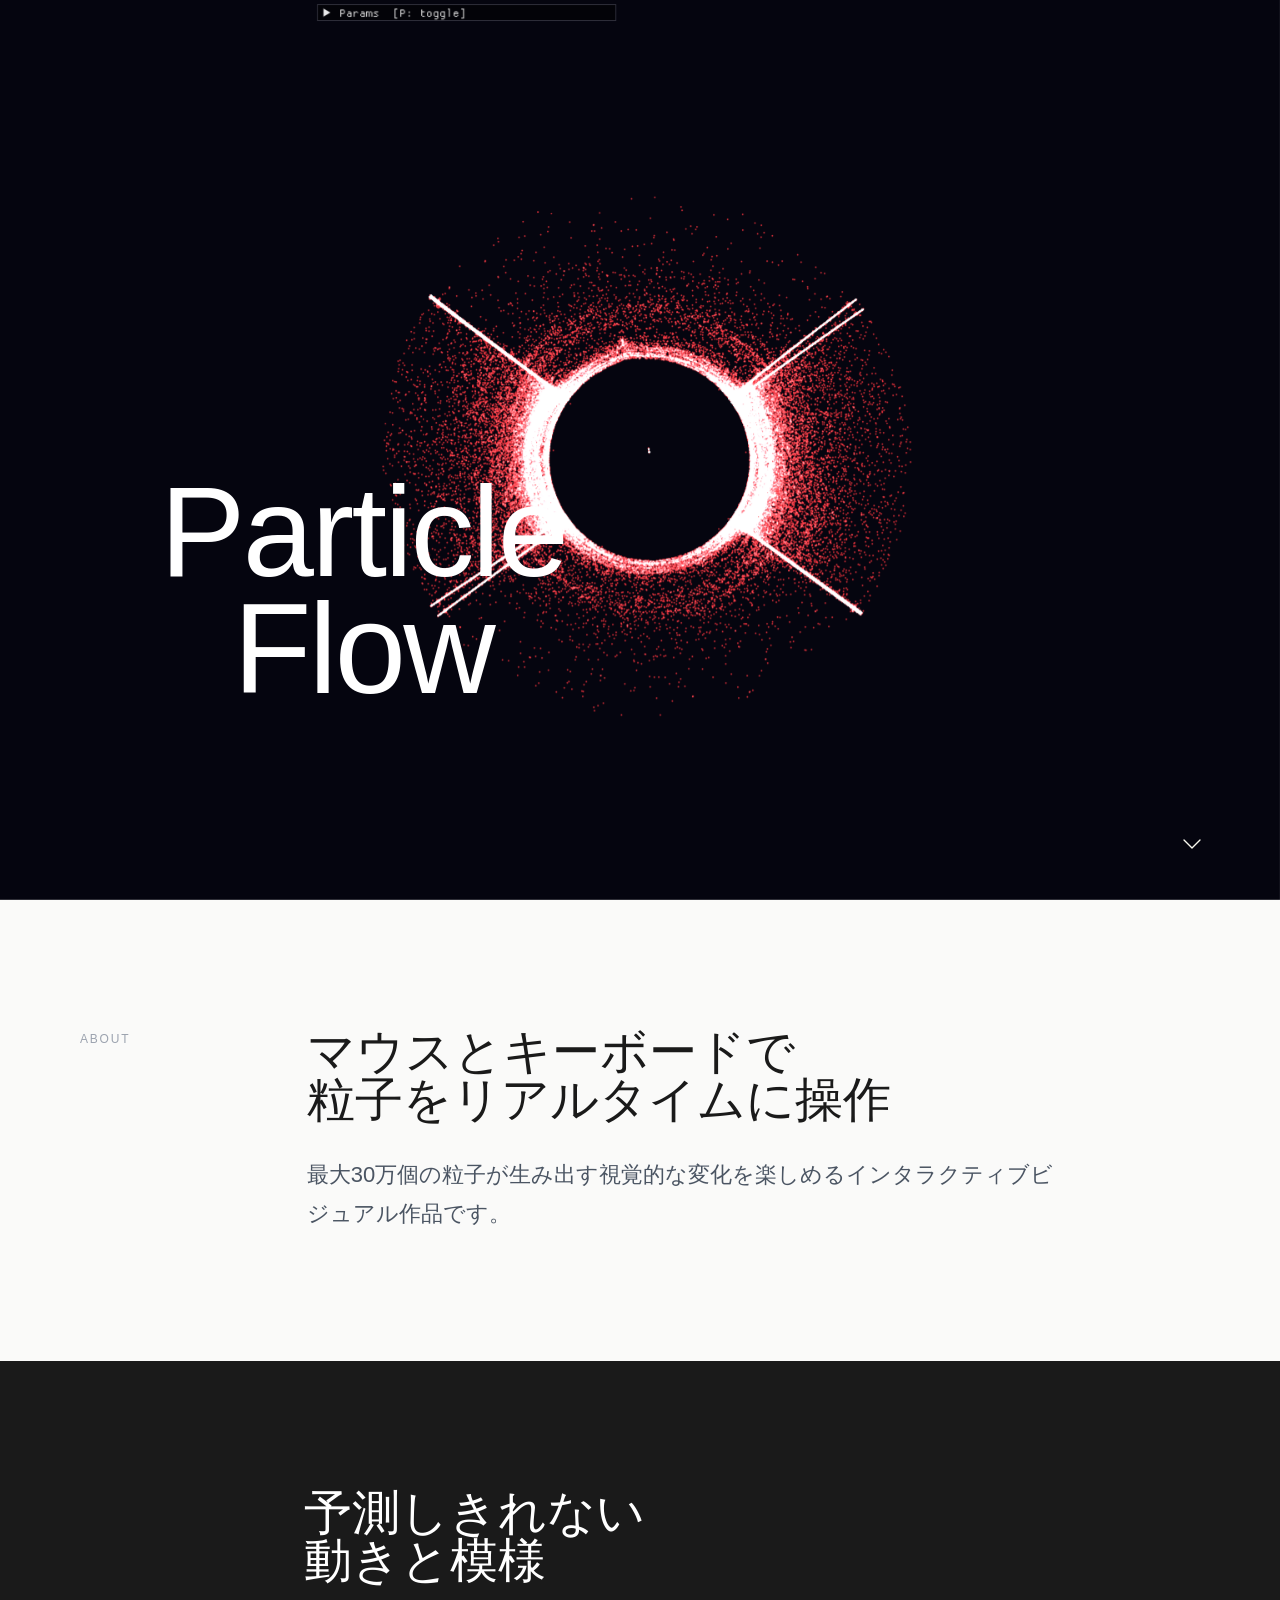
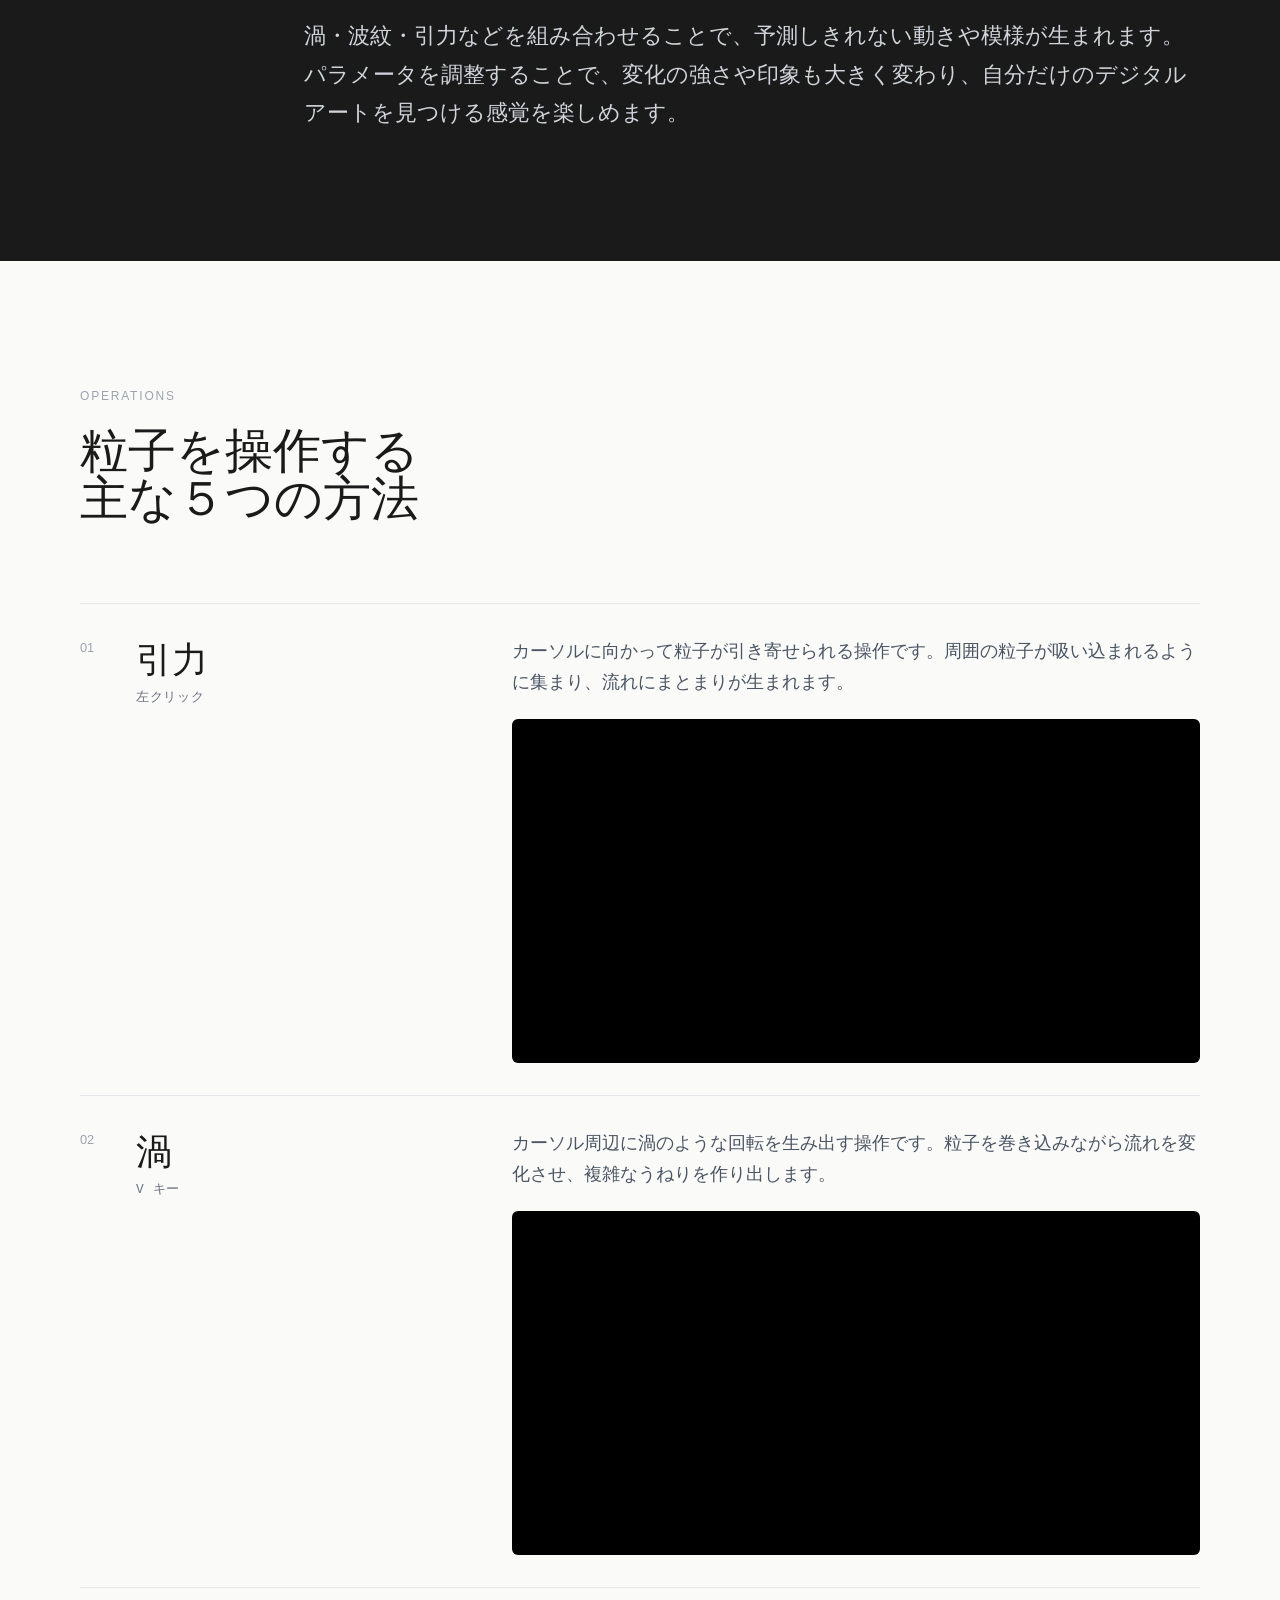
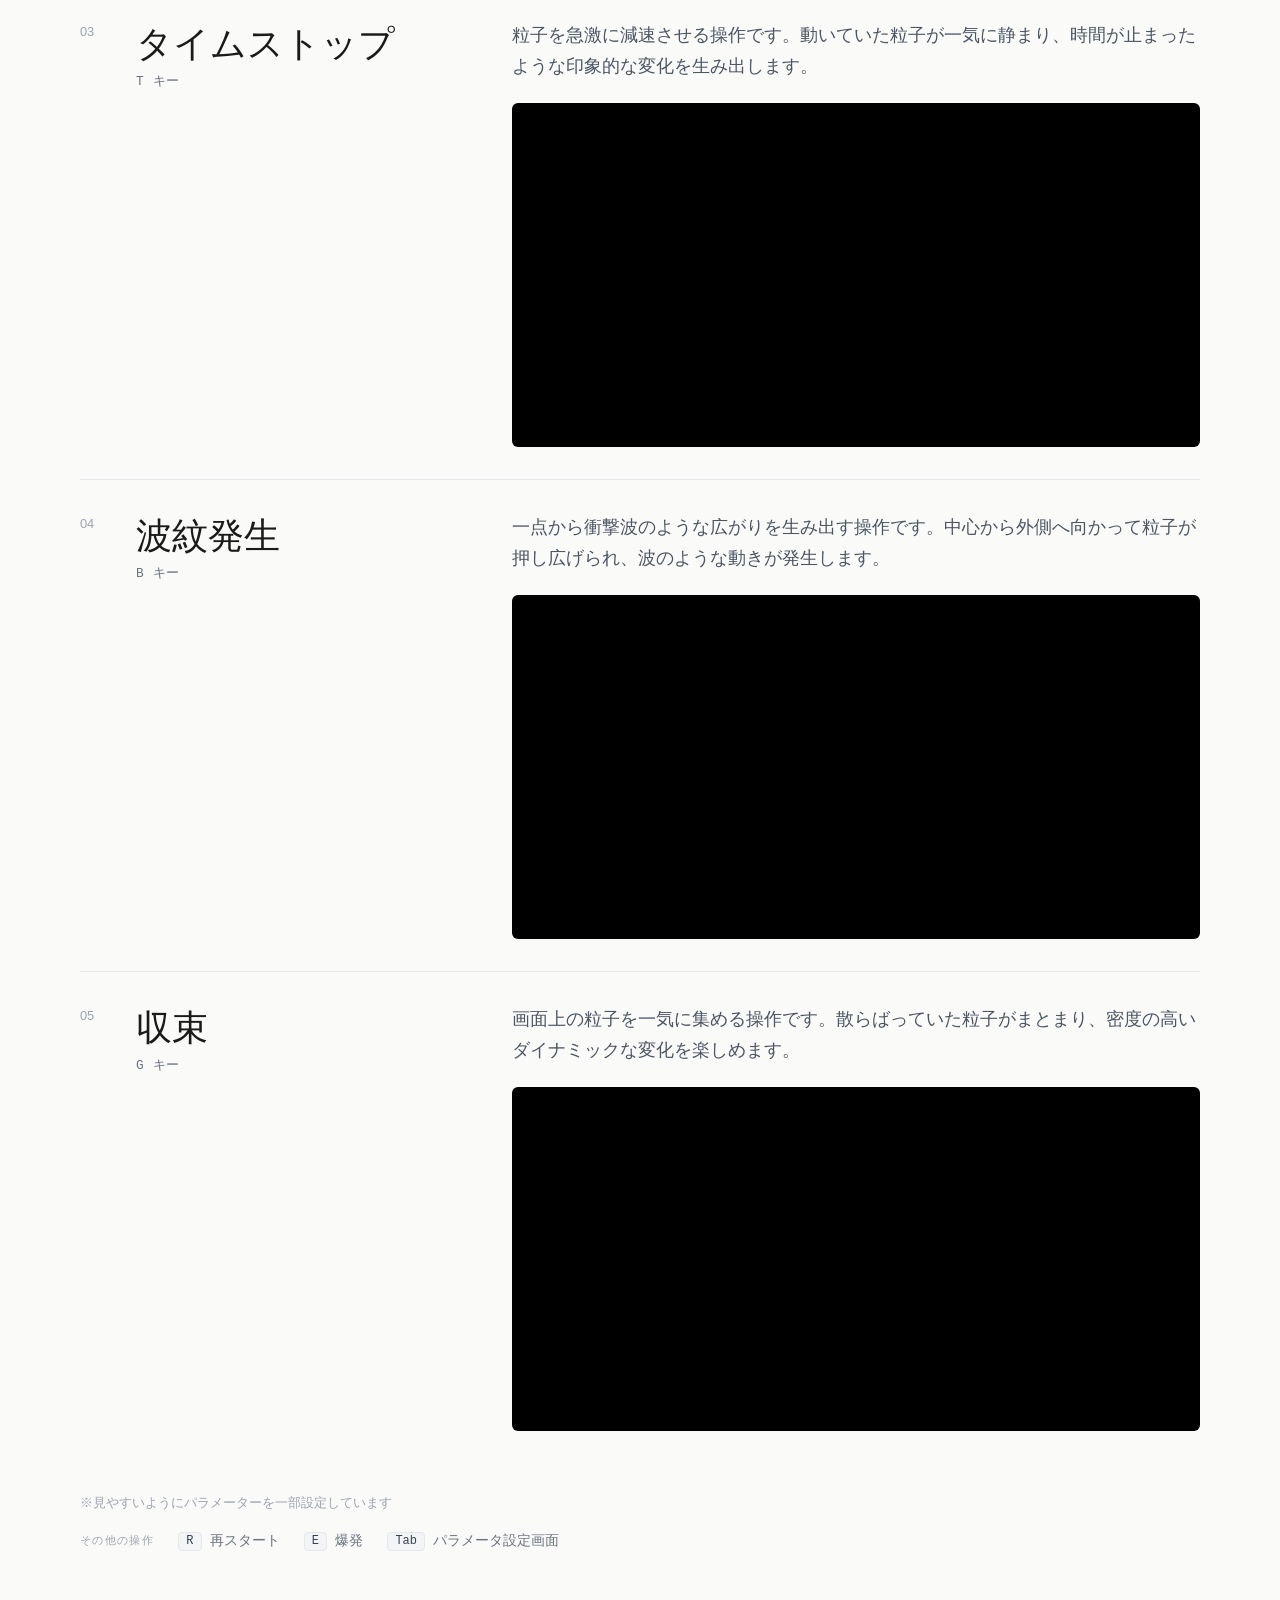
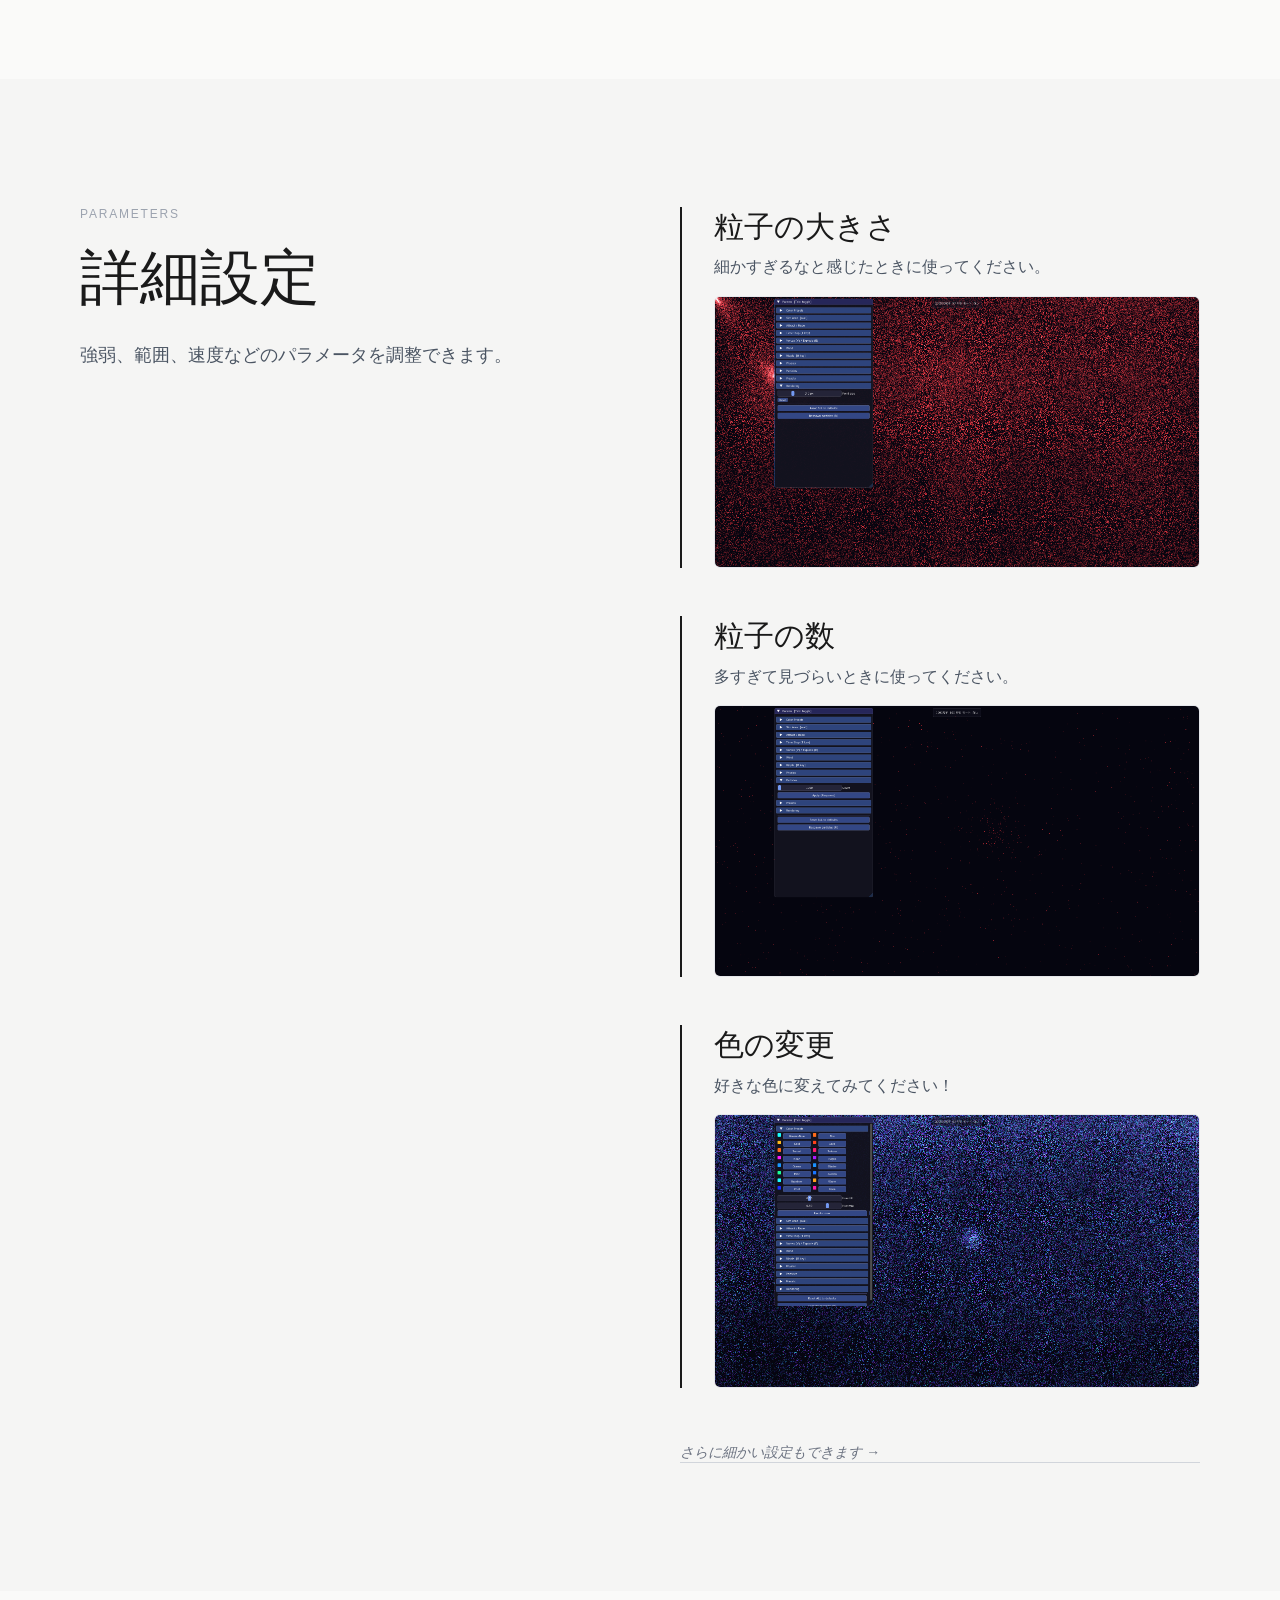
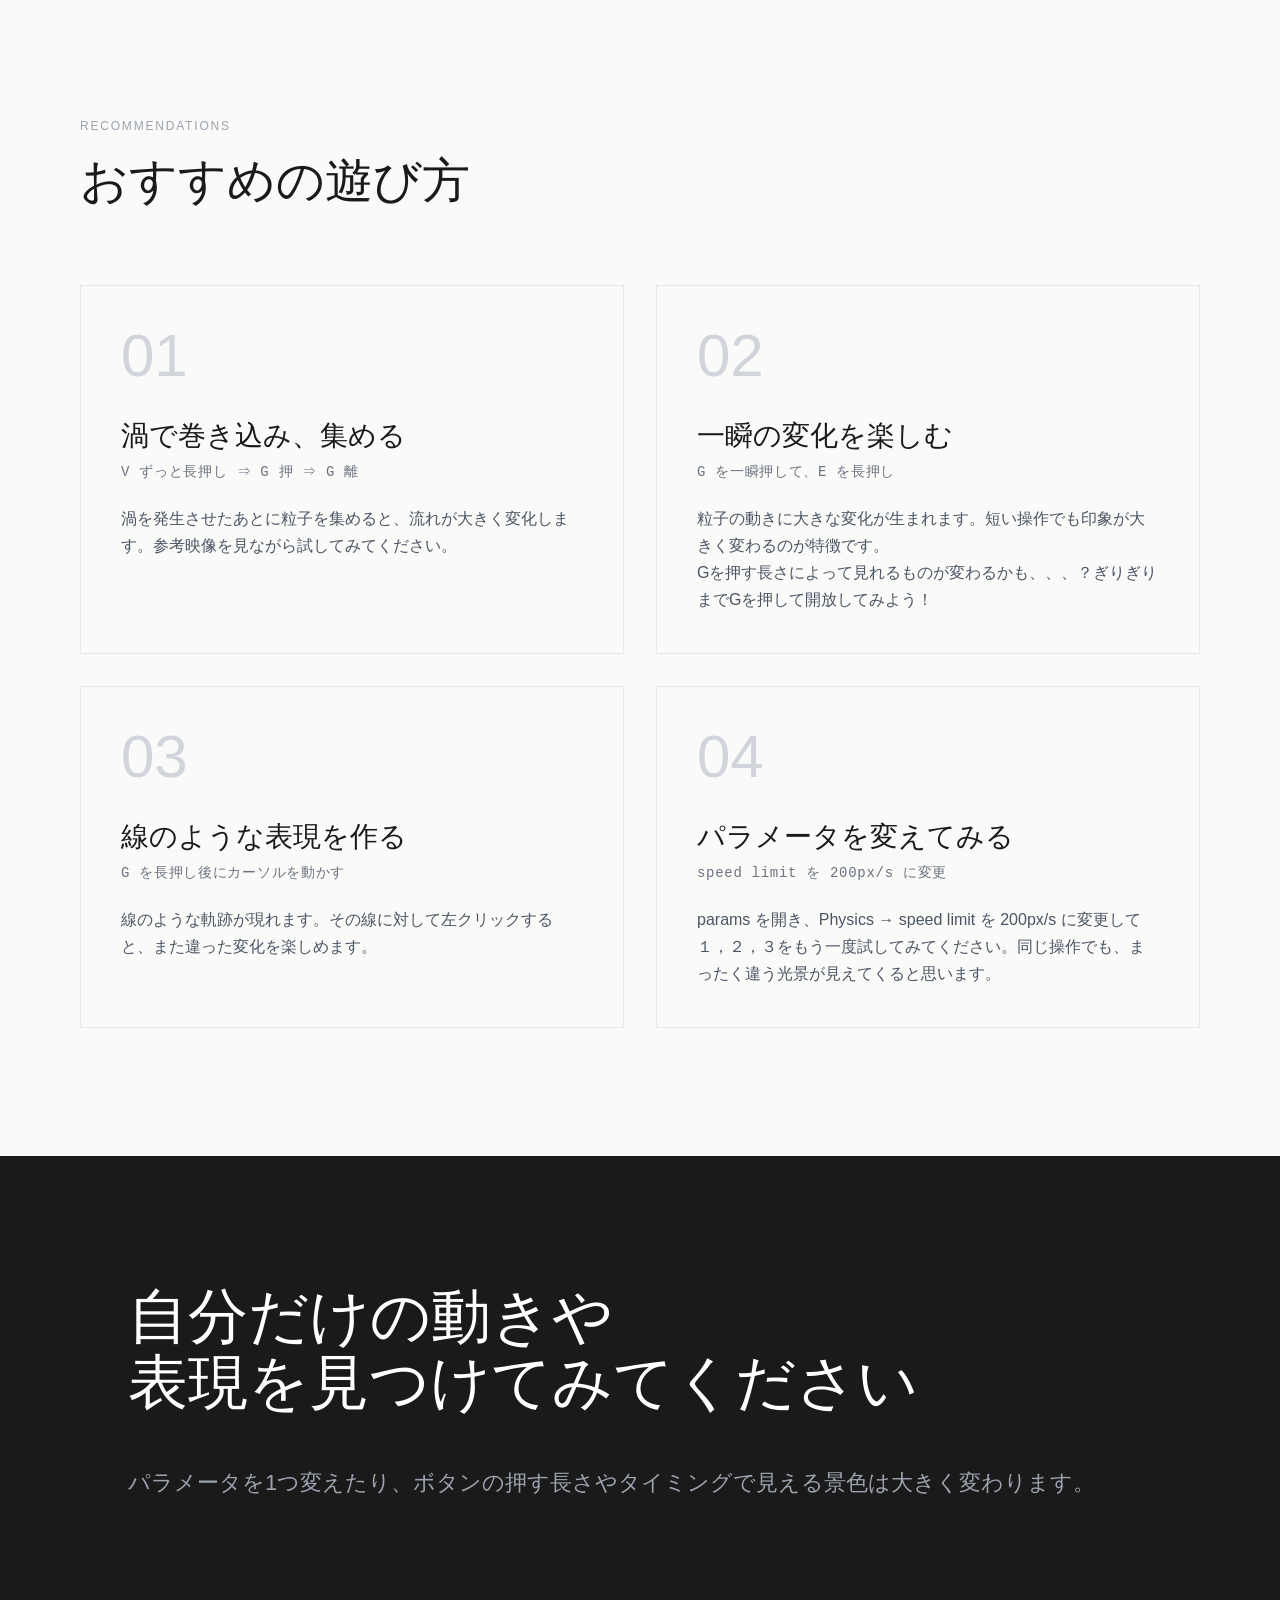
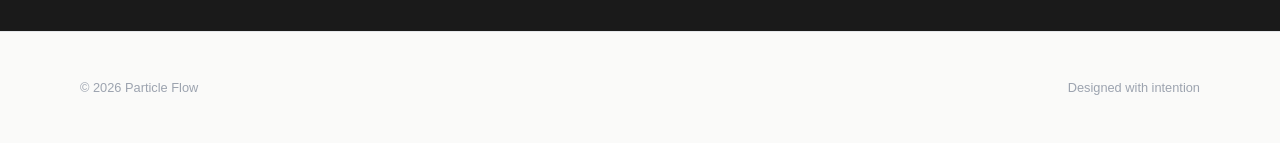
==== Manual/index.html @ c58a0662 "initial commit" ====
<!DOCTYPE html>
<html lang="ja">
<head>
  <meta charset="UTF-8" />
  <meta name="viewport" content="width=device-width, initial-scale=1.0" />
  <title>Particle Flow</title>
  <link rel="stylesheet" href="style.css" />
</head>
<body>

  <!-- ======== Hero ======== -->
  <section class="hero">
    <div class="hero-bg">
      <img src="hero.png" alt="Particle Flow" />
    </div>

    <div class="hero-title">
      <h1><span class="h1-particle">Particle</span><span class="h1-flow">Flow</span></h1>
    </div>

    <button class="scroll-indicator" onclick="scrollToContent()" aria-label="スクロール">
      <svg width="32" height="32" viewBox="0 0 24 24" fill="none"
           stroke="white" stroke-width="1" stroke-linecap="round" stroke-linejoin="round">
        <polyline points="6 9 12 15 18 9"></polyline>
      </svg>
    </button>
  </section>

  <div class="content">

    <!-- ======== About ======== -->
    <section>
      <div class="max-w">
        <div class="about-grid">
          <div class="about-label reveal-fade">
            <p class="label">About</p>
          </div>
          <div class="reveal">
            <h2 class="heading-xl">
              マウスとキーボードで<br />
              粒子をリアルタイムに操作
            </h2>
            <p class="text-body">
              最大30万個の粒子が生み出す視覚的な変化を楽しめるインタラクティブビジュアル作品です。
            </p>
          </div>
        </div>
      </div>
    </section>

    <!-- ======== Dark: description ======== -->
    <section class="dark-section">
      <div class="max-w">
        <div class="dark-inner reveal">
          <h2 class="heading-xl">
            予測しきれない<br />
            動きと模様
          </h2>
          <p class="dark-text">
            渦・波紋・引力などを組み合わせることで、予測しきれない動きや模様が生まれます。パラメータを調整することで、変化の強さや印象も大きく変わり、自分だけのデジタルアートを見つける感覚を楽しめます。
          </p>
        </div>
      </div>
    </section>

    <!-- ======== Operations ======== -->
    <section>
      <div class="max-w">
        <div class="ops-header reveal-fade">
          <span class="label">Operations</span>
          <h2 class="heading-xl">
            粒子を操作する<br />
            主な５つの方法
          </h2>
        </div>

        <div>
          <div class="op-card reveal">
            <div class="op-card-inner">
              <div class="op-header-row">
                <span class="op-num">01</span>
                <div class="op-title-wrap">
                  <h3 class="op-title">引力</h3>
                  <span class="op-key">左クリック</span>
                </div>
              </div>
              <div class="op-desc-row">
                <p class="op-desc">カーソルに向かって粒子が引き寄せられる操作です。周囲の粒子が吸い込まれるように集まり、流れにまとまりが生まれます。</p>
                <video class="op-video" src="images/inryoku3.mp4" autoplay loop muted playsinline></video>
              </div>
            </div>
          </div>
          <div class="op-card reveal">
            <div class="op-card-inner">
              <div class="op-header-row">
                <span class="op-num">02</span>
                <div class="op-title-wrap">
                  <h3 class="op-title">渦</h3>
                  <span class="op-key">V キー</span>
                </div>
              </div>
              <div class="op-desc-row">
                <p class="op-desc">カーソル周辺に渦のような回転を生み出す操作です。粒子を巻き込みながら流れを変化させ、複雑なうねりを作り出します。</p>
                <video class="op-video" src="images/uzu2.mp4" autoplay loop muted playsinline></video>
              </div>
            </div>
          </div>
          <div class="op-card reveal">
            <div class="op-card-inner">
              <div class="op-header-row">
                <span class="op-num">03</span>
                <div class="op-title-wrap">
                  <h3 class="op-title">タイムストップ</h3>
                  <span class="op-key">T キー</span>
                </div>
              </div>
              <div class="op-desc-row">
                <p class="op-desc">粒子を急激に減速させる操作です。動いていた粒子が一気に静まり、時間が止まったような印象的な変化を生み出します。</p>
                <video class="op-video" src="images/time_stop.mp4" autoplay loop muted playsinline></video>
              </div>
            </div>
          </div>
          <div class="op-card reveal">
            <div class="op-card-inner">
              <div class="op-header-row">
                <span class="op-num">04</span>
                <div class="op-title-wrap">
                  <h3 class="op-title">波紋発生</h3>
                  <span class="op-key">B キー</span>
                </div>
              </div>
              <div class="op-desc-row">
                <p class="op-desc">一点から衝撃波のような広がりを生み出す操作です。中心から外側へ向かって粒子が押し広げられ、波のような動きが発生します。</p>
                <video class="op-video" src="images/hamon.mp4" autoplay loop muted playsinline></video>
              </div>
            </div>
          </div>
          <div class="op-card reveal">
            <div class="op-card-inner">
              <div class="op-header-row">
                <span class="op-num">05</span>
                <div class="op-title-wrap">
                  <h3 class="op-title">収束</h3>
                  <span class="op-key">G キー</span>
                </div>
              </div>
              <div class="op-desc-row">
                <p class="op-desc">画面上の粒子を一気に集める操作です。散らばっていた粒子がまとまり、密度の高いダイナミックな変化を楽しめます。</p>
                <video class="op-video" src="images/convergence.mp4" autoplay loop muted playsinline></video>
              </div>
            </div>
          </div>
        </div>
        <p class="ops-note">※見やすいようにパラメーターを一部設定しています</p>
        <div class="ops-other">
          <p class="ops-other-label">その他の操作</p>
          <div class="ops-other-list">
            <span class="ops-other-item"><span class="ops-other-key">R</span>再スタート</span>
            <span class="ops-other-item"><span class="ops-other-key">E</span>爆発</span>
            <span class="ops-other-item"><span class="ops-other-key">Tab</span>パラメータ設定画面</span>
          </div>
        </div>
      </div>
    </section>

    <!-- ======== Parameters ======== -->
    <section class="params-section">
      <div class="max-w">
        <div class="params-grid">
          <div class="reveal">
            <span class="label params-label">Parameters</span>
            <h2 class="params-heading">詳細設定</h2>
            <p class="params-desc">強弱、範囲、速度などのパラメータを調整できます。</p>
          </div>
          <div class="reveal">
            <div class="param-items">
              <div class="param-item">
                <h3>粒子の大きさ</h3>
                <p>細かすぎるなと感じたときに使ってください。</p>
                <img src="images/size.png" alt="粒子の大きさ設定" class="param-img" />
              </div>
              <div class="param-item">
                <h3>粒子の数</h3>
                <p>多すぎて見づらいときに使ってください。</p>
                <img src="images/num.png" alt="粒子の数設定" class="param-img" />
              </div>
              <div class="param-item">
                <h3>色の変更</h3>
                <p>好きな色に変えてみてください！</p>
                <img src="images/color.png" alt="色の変更設定" class="param-img" />
              </div>
              <a href="/details/" class="params-note params-note-link">さらに細かい設定もできます →</a>
            </div>
          </div>
        </div>
      </div>
    </section>

    <!-- ======== Recommendations ======== -->
    <section>
      <div class="max-w">
        <div class="rec-header reveal-fade">
          <span class="label">Recommendations</span>
          <h2 class="heading-xl" style="margin-top:1rem">おすすめの遊び方</h2>
        </div>
        <div class="rec-grid">
          <div class="reveal">
            <div class="rec-card">
              <div class="rec-num">01</div>
              <h3 class="rec-title">渦で巻き込み、集める</h3>
              <p class="rec-subtitle">V ずっと長押し ⇒ G 押 ⇒ G 離</p>
              <p class="rec-desc">渦を発生させたあとに粒子を集めると、流れが大きく変化します。参考映像を見ながら試してみてください。</p>
            </div>
          </div>
          <div class="reveal">
            <div class="rec-card">
              <div class="rec-num">02</div>
              <h3 class="rec-title">一瞬の変化を楽しむ</h3>
              <p class="rec-subtitle">G を一瞬押して、E を長押し</p>
              <p class="rec-desc">粒子の動きに大きな変化が生まれます。短い操作でも印象が大きく変わるのが特徴です。<br />Gを押す長さによって見れるものが変わるかも、、、？ぎりぎりまでGを押して開放してみよう！</p>
            </div>
          </div>
          <div class="reveal">
            <div class="rec-card">
              <div class="rec-num">03</div>
              <h3 class="rec-title">線のような表現を作る</h3>
              <p class="rec-subtitle">G を長押し後にカーソルを動かす</p>
              <p class="rec-desc">線のような軌跡が現れます。その線に対して左クリックすると、また違った変化を楽しめます。</p>
            </div>
          </div>
          <div class="reveal">
            <div class="rec-card">
              <div class="rec-num">04</div>
              <h3 class="rec-title">パラメータを変えてみる</h3>
              <p class="rec-subtitle">speed limit を 200px/s に変更</p>
              <p class="rec-desc">params を開き、Physics → speed limit を 200px/s に変更して１，２，３をもう一度試してみてください。同じ操作でも、まったく違う光景が見えてくると思います。</p>
            </div>
          </div>
        </div>
      </div>
    </section>

    <!-- ======== Final ======== -->
    <section class="dark-section">
      <div class="max-w">
        <div class="final-wrap reveal">
          <h2 class="final-heading">
            自分だけの動きや<br />
            表現を見つけてみてください
          </h2>
          <p class="final-text">
            パラメータを1つ変えたり、ボタンの押す長さやタイミングで見える景色は大きく変わります。
          </p>
        </div>
      </div>
    </section>

    <!-- ======== Footer ======== -->
    <footer>
      <div class="footer-inner">
        <p>© 2026 Particle Flow</p>
        <p>Designed with intention</p>
      </div>
    </footer>

  </div>

  <!-- Lightbox -->
  <div id="lightbox" role="dialog" aria-modal="true">
    <div class="lightbox-bg"></div>
    <button id="lightbox-close" onclick="closeLightbox()" aria-label="閉じる">✕</button>
    <img id="lightbox-img" src="" alt="" />
  </div>

  <script src="script.js"></script>
</body>
</html>
---- Manual/style.css ----
/* ================================================================
   Reset
================================================================ */
*, *::before, *::after { box-sizing: border-box; margin: 0; padding: 0; }

body {
  background: #fafaf9;
  color: #1a1a1a;
  font-family: -apple-system, BlinkMacSystemFont, 'Segoe UI', sans-serif;
  -webkit-font-smoothing: antialiased;
  overflow-x: hidden;
}

/* ================================================================
   Hero
================================================================ */
.hero {
  position: relative;
  height: 100svh;
  min-height: 480px;
  width: 100%;
  display: flex;
  align-items: flex-end;
  justify-content: flex-start;
  overflow: hidden;
}

.hero-bg {
  position: absolute;
  inset: 0;
  opacity: 0;
  transform: scale(1.05);
  animation: heroReveal 2s cubic-bezier(0.22, 1, 0.36, 1) forwards;
}

.hero-bg img {
  width: 100%;
  height: 100%;
  object-fit: cover;
}

@keyframes heroReveal {
  to { opacity: 1; transform: scale(1); }
}

.hero-title {
  position: relative;
  z-index: 10;
  padding: 0 1.5rem 3rem;
  max-width: 56rem;
  opacity: 0;
  transform: translateY(60px);
  animation: slideUp 1.2s cubic-bezier(0.22, 1, 0.36, 1) 0.6s forwards;
}

@media (min-width: 640px)  { .hero-title { padding: 0 2.5rem 4rem; } }
@media (min-width: 1024px) { .hero-title { padding: 0 5rem 4rem; } }

.hero-title h1 {
  font-size: clamp(2.8rem, 11vw, 8rem);
  font-weight: 300;
  line-height: 0.92;
  letter-spacing: -0.02em;
  color: white;
  mix-blend-mode: difference;
}

.h1-particle { display: block; }
.h1-flow     { display: block; text-align: center; }

@keyframes slideUp {
  to { opacity: 1; transform: translateY(0); }
}

.scroll-indicator {
  position: absolute;
  bottom: 1.5rem;
  right: 1.5rem;
  z-index: 10;
  cursor: pointer;
  background: none;
  border: none;
  padding: 0.5rem;
  opacity: 0;
  mix-blend-mode: difference;
  animation: fadeIn 0.4s ease 2.5s forwards;
}

@media (min-width: 768px) { .scroll-indicator { right: 4rem; bottom: 2rem; } }

@keyframes fadeIn { to { opacity: 1; } }

.scroll-indicator svg {
  animation: bounce 2s ease-in-out infinite;
  display: block;
}

@keyframes bounce {
  0%, 100% { transform: translateY(0); }
  50%       { transform: translateY(8px); }
}

/* ================================================================
   共通
================================================================ */
.content { position: relative; background: #fafaf9; }

section {
  padding: 4rem 1.5rem;
}
@media (min-width: 640px)  { section { padding: 6rem 2.5rem; } }
@media (min-width: 1024px) { section { padding: 8rem 5rem; } }

.max-w { max-width: 80rem; margin: 0 auto; }

.label {
  font-size: 0.7rem;
  text-transform: uppercase;
  letter-spacing: 0.15em;
  color: #9ca3af;
}
@media (min-width: 640px) { .label { font-size: 0.75rem; } }

.heading-xl {
  font-size: clamp(2rem, 8vw, 3rem);
  font-weight: 300;
  line-height: 1.05;
  margin-bottom: 1.5rem;
}
@media (min-width: 640px) { .heading-xl { line-height: 1.0; margin-bottom: 2rem; } }

/* ================================================================
   About
================================================================ */
.about-grid {
  display: grid;
  gap: 2rem;
}
@media (min-width: 768px) {
  .about-grid {
    grid-template-columns: 2fr 10fr;
    gap: 3rem;
  }
}

.about-label { padding-top: 0.25rem; }

.text-body {
  font-size: clamp(1rem, 2.5vw, 1.375rem);
  color: #4b5563;
  line-height: 1.75;
  max-width: 48rem;
}

/* ================================================================
   Dark sections
================================================================ */
.dark-section { background: #1a1a1a; color: white; }
.dark-section .heading-xl { color: white; }

.dark-text {
  font-size: clamp(1rem, 2.5vw, 1.375rem);
  color: #d1d5db;
  line-height: 1.75;
}

.dark-inner {
  max-width: 56rem;
  margin: 0;
}
@media (min-width: 768px) { .dark-inner { margin-left: auto; } }

/* ================================================================
   Operations
================================================================ */
.ops-header { margin-bottom: 3rem; }
@media (min-width: 640px) { .ops-header { margin-bottom: 5rem; } }

.ops-header .label {
  display: block;
  margin-bottom: 1rem;
}
@media (min-width: 640px) { .ops-header .label { margin-bottom: 1.5rem; } }

.ops-header h2 { max-width: 48rem; }

.op-card {
  border-top: 1px solid #e5e7eb;
  padding: 1.5rem 0;
  transition: background-color 0.5s;
}
@media (min-width: 640px) { .op-card { padding: 2rem 0; } }
.op-card:hover { background: rgba(249, 250, 251, 0.5); }

/* モバイル: 番号+タイトル横並び → 説明を下に */
.op-header-row {
  display: flex;
  align-items: flex-start;
  gap: 1rem;
  margin-bottom: 0.75rem;
}

/* デスクトップ: 3カラムグリッド */
@media (min-width: 768px) {
  .op-card-inner {
    display: grid;
    grid-template-columns: 1.5rem 1fr 2fr;
    gap: 2rem;
    align-items: start;
  }
  .op-header-row {
    display: contents;
  }
  .op-header-row .op-num,
  .op-header-row .op-title-wrap {
    display: block;
  }
}

.op-num {
  font-size: 0.8rem;
  color: #9ca3af;
  font-weight: 300;
  flex-shrink: 0;
  min-width: 1.5rem;
  padding-top: 0.3rem;
}

.op-title {
  font-size: clamp(1.4rem, 4vw, 2.25rem);
  font-weight: 300;
}

.op-key {
  display: block;
  font-size: 0.8rem;
  color: #6b7280;
  font-family: monospace;
  letter-spacing: 0.05em;
  margin-top: 0.3rem;
}

.op-desc {
  color: #4b5563;
  font-size: clamp(0.95rem, 1.5vw, 1.125rem);
  line-height: 1.75;
}

.op-video {
  display: block;
  width: 100%;
  max-width: 100%;
  margin-top: 1.25rem;
  border-radius: 6px;
  background: #000;
}

.ops-note {
  margin-top: 2rem;
  font-size: 0.8rem;
  color: #9ca3af;
}

.ops-other {
  margin-top: 1.25rem;
  display: flex;
  align-items: baseline;
  gap: 1.5rem;
  flex-wrap: wrap;
}

.ops-other-label {
  font-size: 0.7rem;
  text-transform: uppercase;
  letter-spacing: 0.12em;
  color: #9ca3af;
  flex-shrink: 0;
}

.ops-other-list {
  display: flex;
  flex-wrap: wrap;
  gap: 0.5rem 1.5rem;
}

.ops-other-item {
  font-size: 0.85rem;
  color: #6b7280;
  display: flex;
  align-items: center;
  gap: 0.5rem;
}

.ops-other-key {
  font-family: monospace;
  font-size: 0.75rem;
  background: #f3f4f6;
  border: 1px solid #e5e7eb;
  border-radius: 4px;
  padding: 0.1rem 0.45rem;
  color: #374151;
}

/* stagger */
.op-card:nth-child(1) { transition-delay: 0s; }
.op-card:nth-child(2) { transition-delay: 0.08s; }
.op-card:nth-child(3) { transition-delay: 0.16s; }
.op-card:nth-child(4) { transition-delay: 0.24s; }
.op-card:nth-child(5) { transition-delay: 0.32s; }

/* ================================================================
   Parameters
================================================================ */
.params-section { background: #f5f5f4; }

.params-grid {
  display: grid;
  gap: 3rem;
}
@media (min-width: 768px) {
  .params-grid { grid-template-columns: 1fr 1fr; gap: 5rem; }
}

.params-heading {
  font-size: clamp(2rem, 6vw, 3.75rem);
  font-weight: 300;
  line-height: 1.1;
  margin-bottom: 1.25rem;
}
@media (min-width: 640px) { .params-heading { margin-bottom: 2rem; } }

.params-desc {
  color: #4b5563;
  font-size: clamp(1rem, 1.5vw, 1.125rem);
}

.params-label {
  display: block;
  margin-bottom: 1rem;
}
@media (min-width: 640px) { .params-label { margin-bottom: 1.5rem; } }

.param-items {
  display: flex;
  flex-direction: column;
  gap: 2.5rem;
}
@media (min-width: 640px) { .param-items { gap: 3rem; } }

.param-item {
  border-left: 2px solid #1a1a1a;
  padding-left: 1.5rem;
}
@media (min-width: 640px) { .param-item { padding-left: 2rem; } }

.param-item h3 {
  font-size: clamp(1.1rem, 2.5vw, 1.875rem);
  font-weight: 300;
  margin-bottom: 0.4rem;
}

.param-item p {
  color: #4b5563;
  font-size: clamp(0.9rem, 1.5vw, 1rem);
  line-height: 1.6;
}

/* パラメータ説明画像 */
.param-img {
  display: block;
  width: 100%;
  max-width: 100%;
  margin-top: 1rem;
  border-radius: 6px;
  border: 1px solid #e5e7eb;
  background: #f9f9f8;
  object-fit: contain;
  cursor: zoom-in;
  transition: opacity 0.2s;
}
.param-img:hover { opacity: 0.85; }

/* ---- Lightbox ---- */
#lightbox {
  display: none;
  position: fixed;
  inset: 0;
  z-index: 1000;
  align-items: center;
  justify-content: center;
  padding: 1.5rem;
}
#lightbox.active { display: flex; }

.lightbox-bg {
  position: absolute;
  inset: 0;
  background: rgba(0, 0, 0, 0.85);
  animation: lbFadeIn 0.2s ease;
}
@keyframes lbFadeIn { from { opacity: 0; } to { opacity: 1; } }

#lightbox-img {
  position: relative;
  max-width: min(90vw, 1000px);
  max-height: 90svh;
  width: auto;
  height: auto;
  object-fit: contain;
  border-radius: 6px;
  animation: lbZoomIn 0.25s cubic-bezier(0.22, 1, 0.36, 1);
  cursor: default;
}
@keyframes lbZoomIn {
  from { opacity: 0; transform: scale(0.92); }
  to   { opacity: 1; transform: scale(1); }
}

#lightbox-close {
  position: absolute;
  top: 1rem;
  right: 1rem;
  z-index: 1001;
  background: rgba(255,255,255,0.15);
  border: none;
  color: white;
  width: 2.5rem;
  height: 2.5rem;
  border-radius: 50%;
  font-size: 1.25rem;
  cursor: pointer;
  display: flex;
  align-items: center;
  justify-content: center;
  transition: background 0.2s;
}
#lightbox-close:hover { background: rgba(255,255,255,0.3); }

.params-note {
  color: #6b7280;
  font-style: italic;
  padding-top: 0.5rem;
  font-size: 0.875rem;
}
.params-note-link {
  display: inline-block;
  text-decoration: none;
  border-bottom: 1px solid #d1d5db;
  transition: color 0.2s, border-color 0.2s;
}
.params-note-link:hover { color: #1a1a1a; border-color: #1a1a1a; }

/* ================================================================
   Recommendations
================================================================ */
.rec-header { margin-bottom: 3rem; }
@media (min-width: 640px) { .rec-header { margin-bottom: 5rem; } }

.rec-header .label {
  display: block;
  margin-bottom: 1rem;
}
@media (min-width: 640px) { .rec-header .label { margin-bottom: 1.5rem; } }

.rec-grid {
  display: grid;
  gap: 1.25rem;
}
@media (min-width: 640px) { .rec-grid { gap: 1.5rem; } }
@media (min-width: 768px) { .rec-grid { grid-template-columns: 1fr 1fr; gap: 2rem; } }

.rec-grid > div {
  display: flex;
  flex-direction: column;
}

.rec-card {
  border: 1px solid #e5e7eb;
  padding: 1.75rem;
  transition: border-color 0.3s;
  height: 100%;
}
@media (min-width: 640px) { .rec-card { padding: 2.5rem; } }
.rec-card:hover { border-color: #9ca3af; }

.rec-num {
  font-size: clamp(2.5rem, 6vw, 3.75rem);
  font-weight: 300;
  color: #d1d5db;
  margin-bottom: 1.25rem;
  transition: color 0.3s;
  line-height: 1;
}
@media (min-width: 640px) { .rec-num { margin-bottom: 2rem; } }
.rec-card:hover .rec-num { color: #9ca3af; }

.rec-title {
  font-size: clamp(1.1rem, 2.5vw, 1.75rem);
  font-weight: 300;
  margin-bottom: 0.5rem;
  line-height: 1.3;
}

.rec-subtitle {
  font-size: 0.8rem;
  color: #6b7280;
  margin-bottom: 1rem;
  font-family: monospace;
  letter-spacing: 0.05em;
}
@media (min-width: 640px) { .rec-subtitle { margin-bottom: 1.5rem; font-size: 0.875rem; } }

.rec-desc {
  color: #4b5563;
  line-height: 1.7;
  font-size: clamp(0.9rem, 1.5vw, 1rem);
}

/* stagger */
.rec-grid > div:nth-child(1) { transition-delay: 0s; }
.rec-grid > div:nth-child(2) { transition-delay: 0.08s; }
.rec-grid > div:nth-child(3) { transition-delay: 0.16s; }
.rec-grid > div:nth-child(4) { transition-delay: 0.24s; }

/* ================================================================
   Final (dark)
================================================================ */
.final-wrap {
  max-width: 64rem;
  margin: 0 auto;
}

.final-heading {
  font-size: clamp(1.75rem, 6vw, 3.75rem);
  font-weight: 300;
  line-height: 1.1;
  margin-bottom: 2rem;
  color: white;
}
@media (min-width: 640px) { .final-heading { margin-bottom: 3rem; } }

.final-text {
  font-size: clamp(1rem, 2vw, 1.375rem);
  color: #9ca3af;
  line-height: 1.75;
}

/* ================================================================
   Footer
================================================================ */
footer {
  padding: 2rem 1.5rem;
  border-top: 1px solid #e5e7eb;
  background: #fafaf9;
}
@media (min-width: 640px)  { footer { padding: 2.5rem 2.5rem; } }
@media (min-width: 1024px) { footer { padding: 3rem 5rem; } }

.footer-inner {
  max-width: 80rem;
  margin: 0 auto;
  display: flex;
  justify-content: space-between;
  align-items: center;
  flex-wrap: wrap;
  gap: 0.5rem;
}

.footer-inner p { font-size: 0.8rem; color: #9ca3af; }

/* ================================================================
   Scroll animation
================================================================ */
.reveal {
  opacity: 0;
  transform: translateY(24px);
  transition: opacity 0.7s ease, transform 0.7s ease;
}
.reveal.visible { opacity: 1; transform: translateY(0); }

.reveal-fade {
  opacity: 0;
  transition: opacity 0.9s ease;
}
.reveal-fade.visible { opacity: 1; }
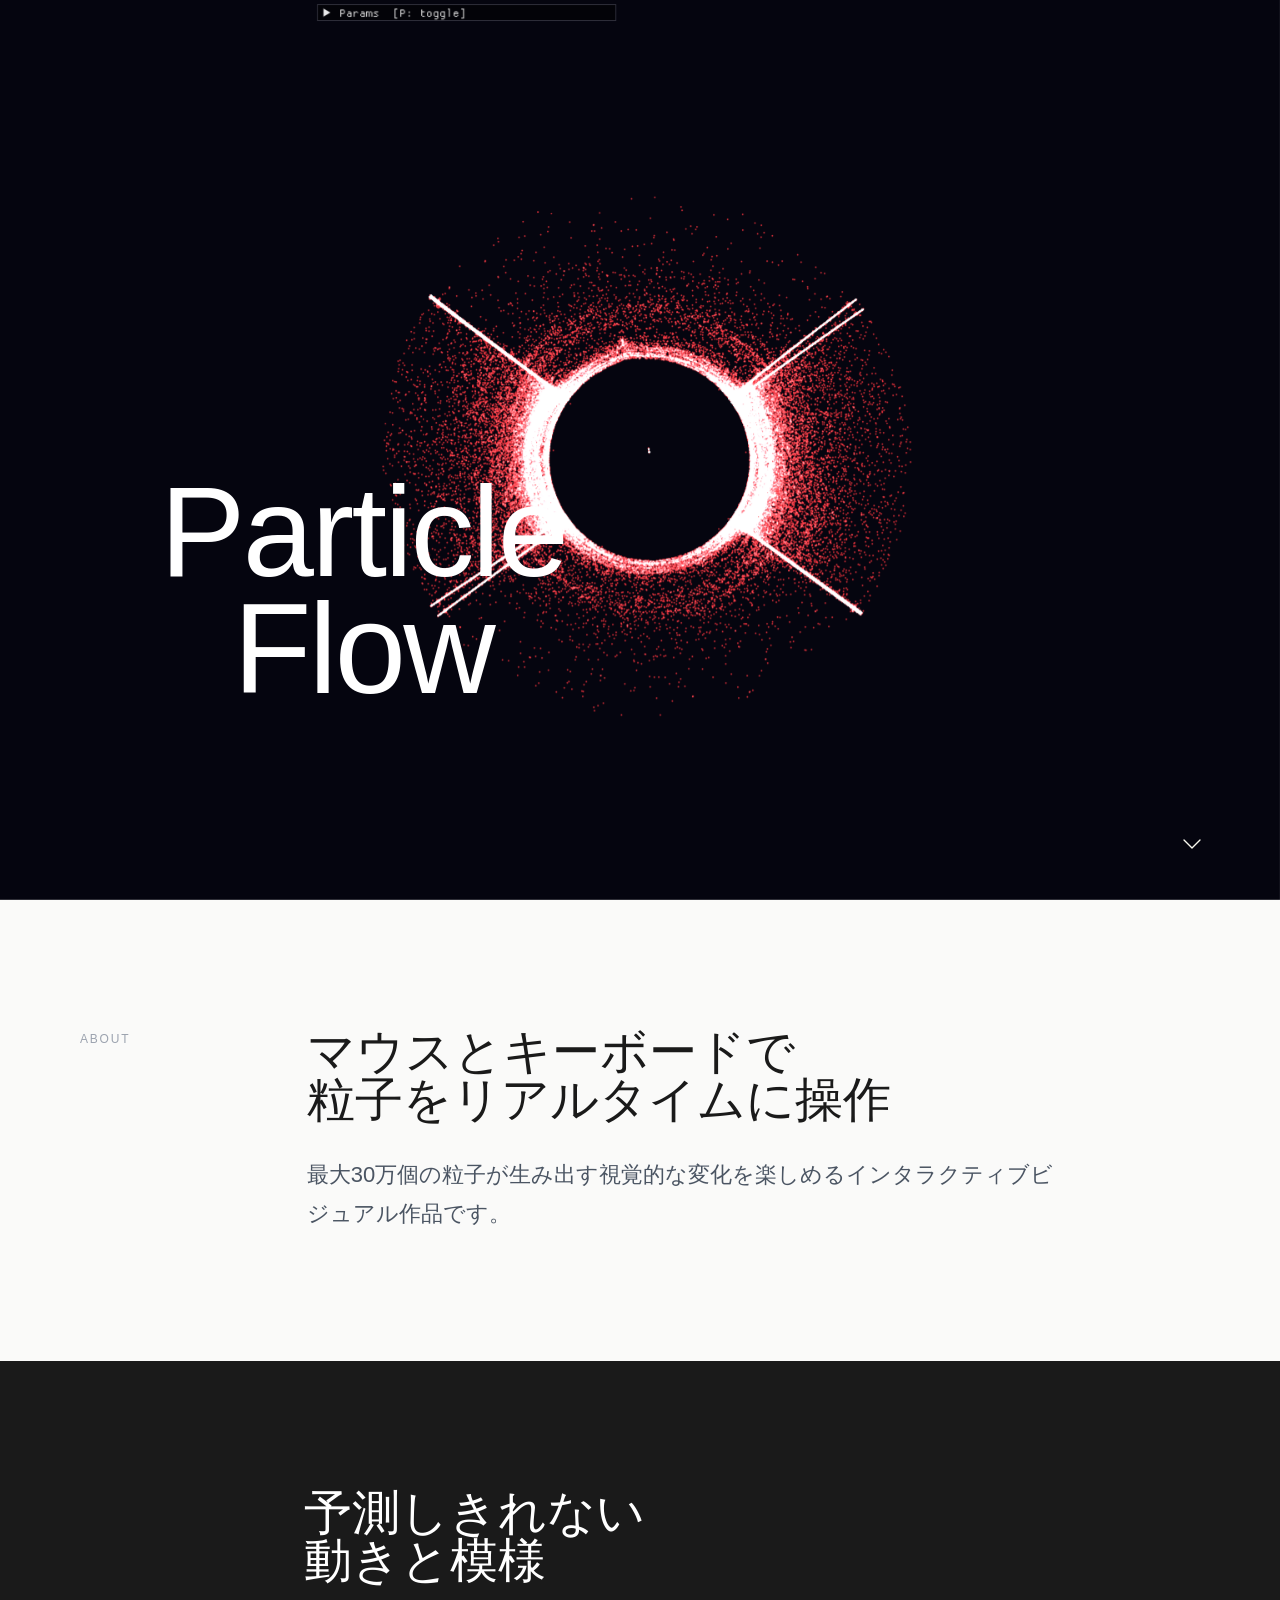
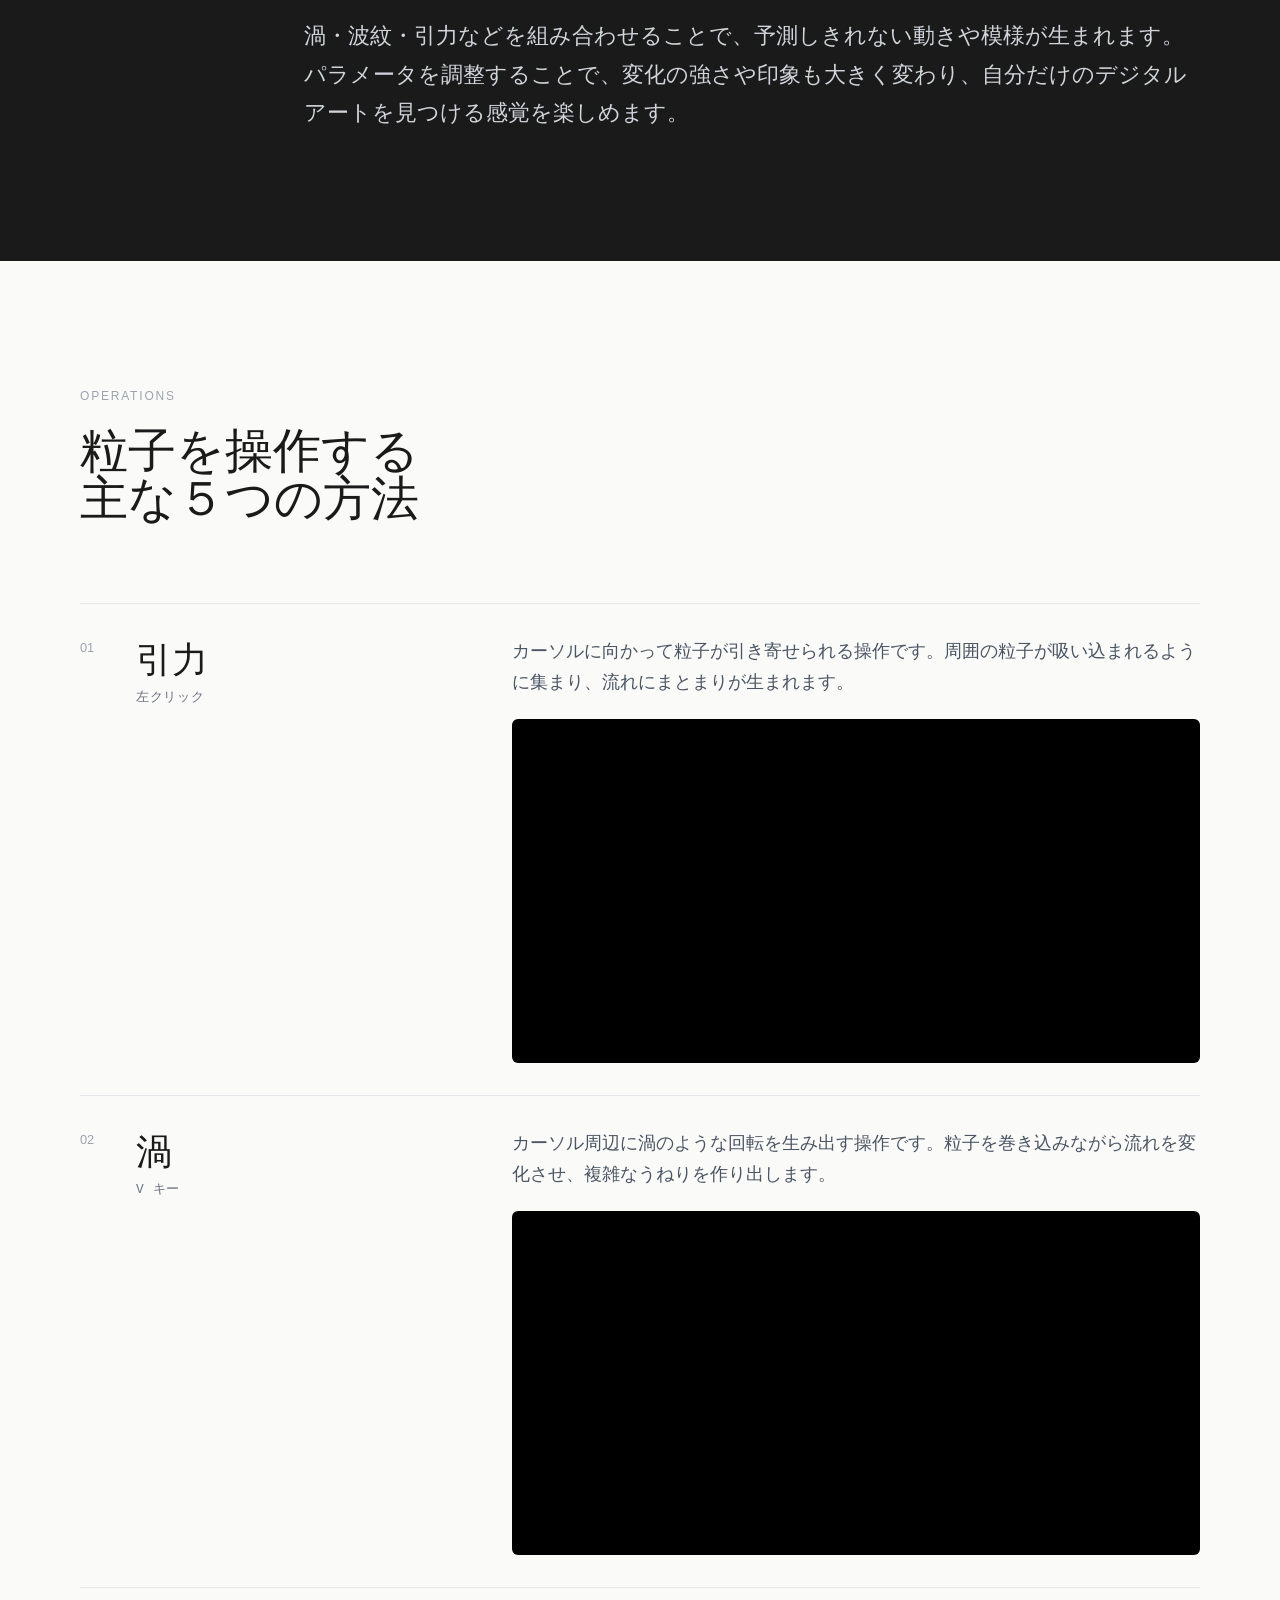
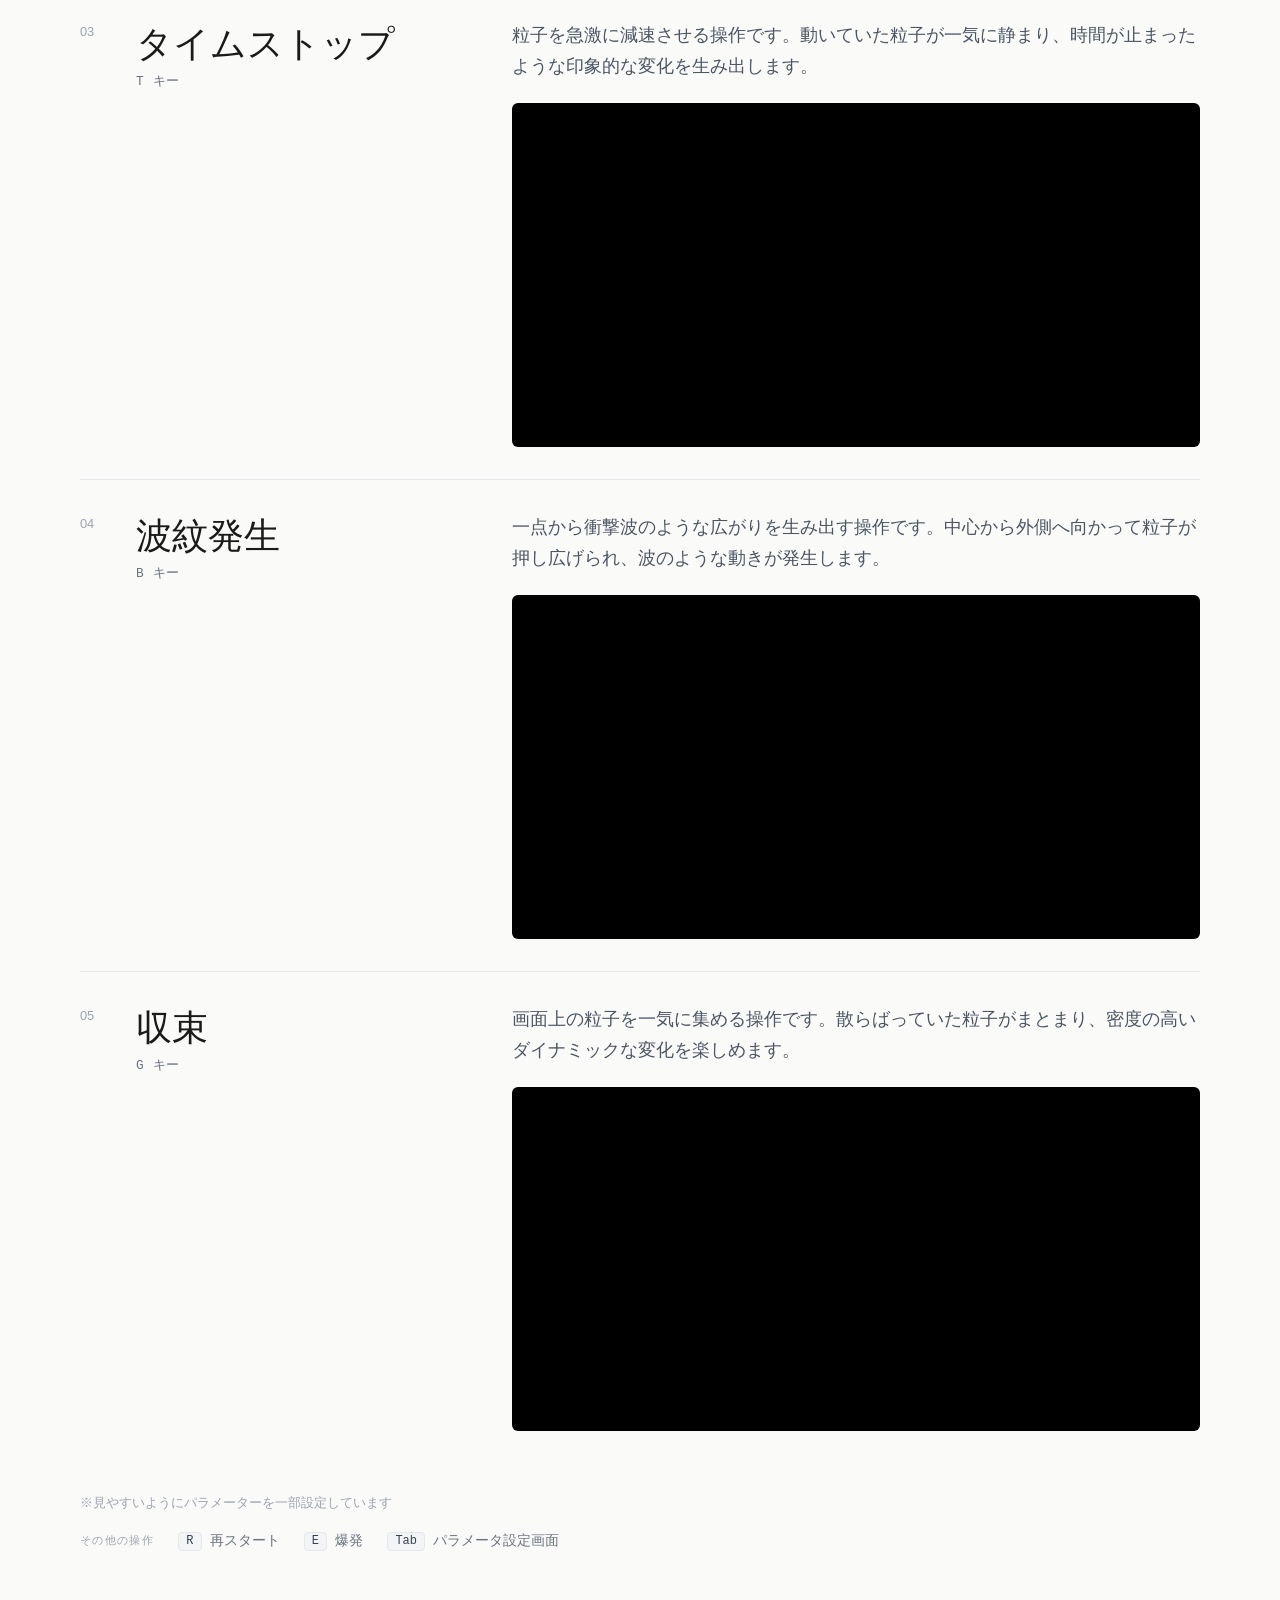
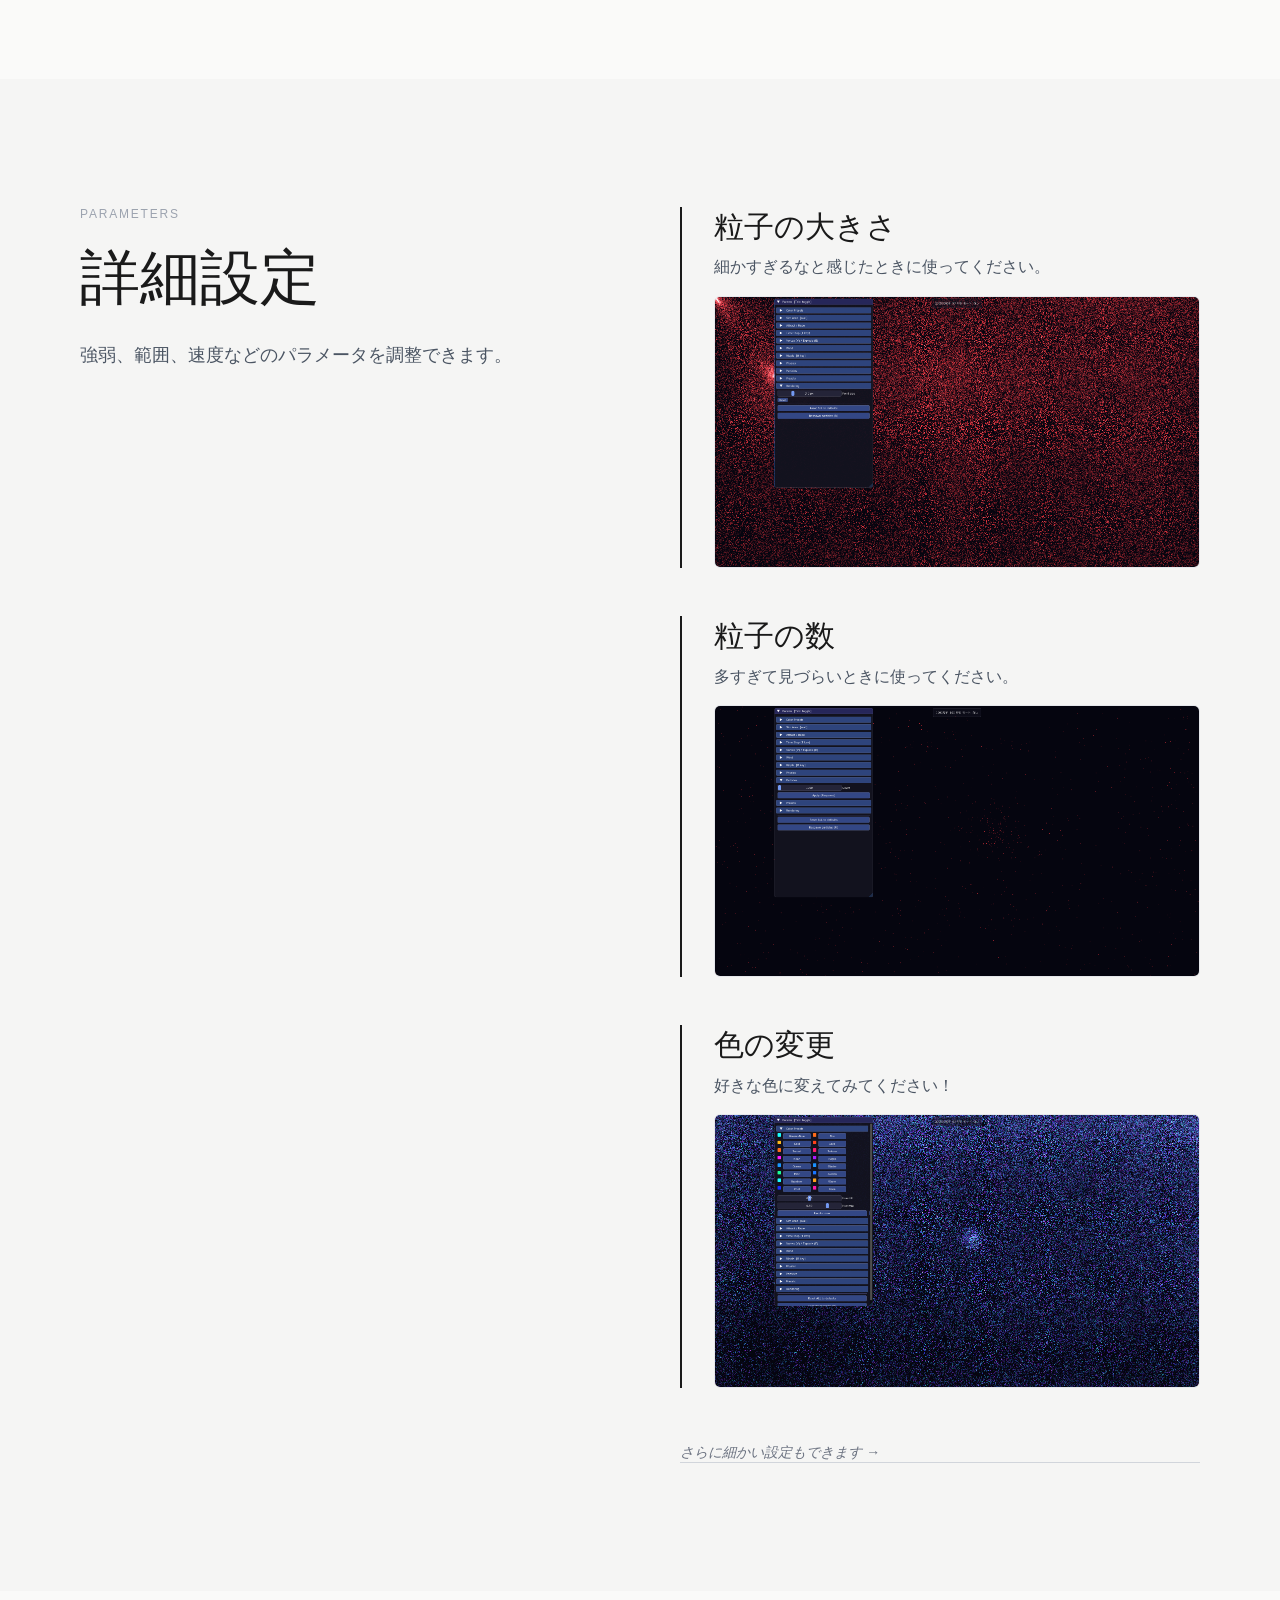
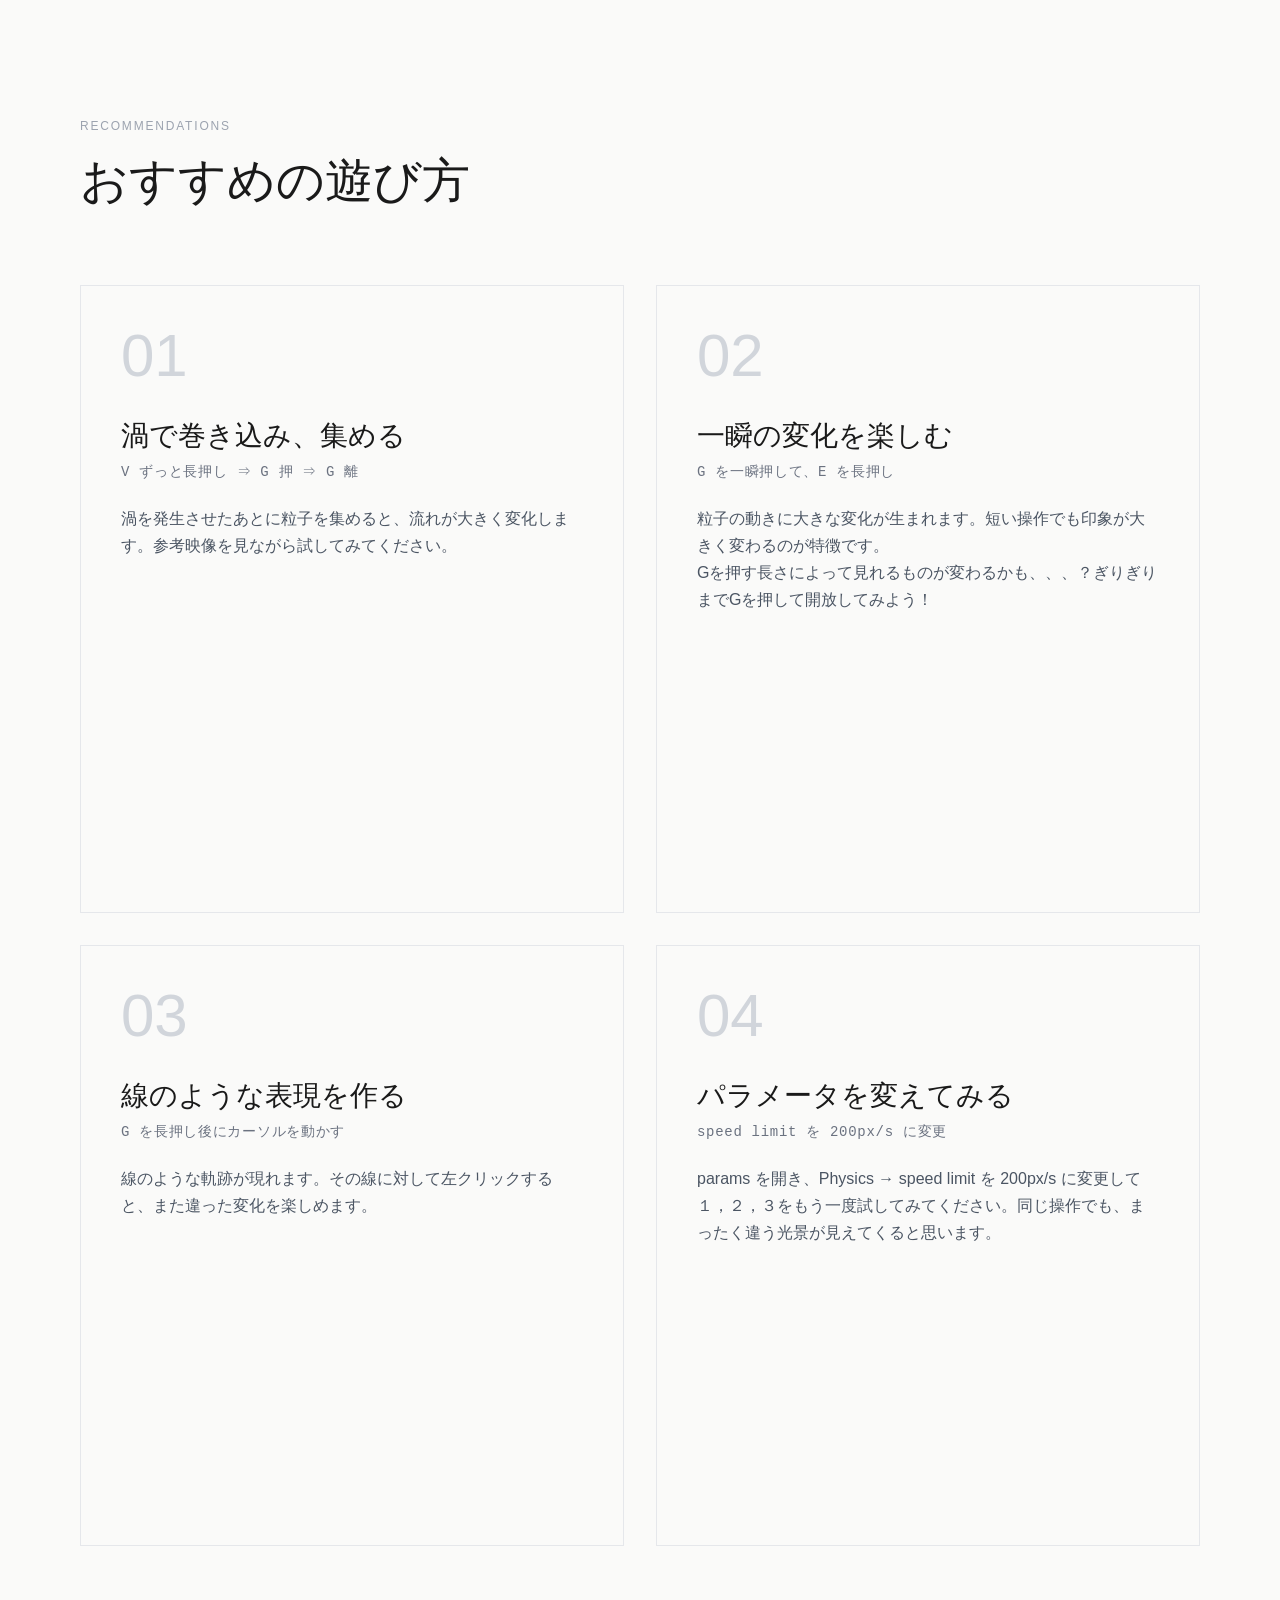
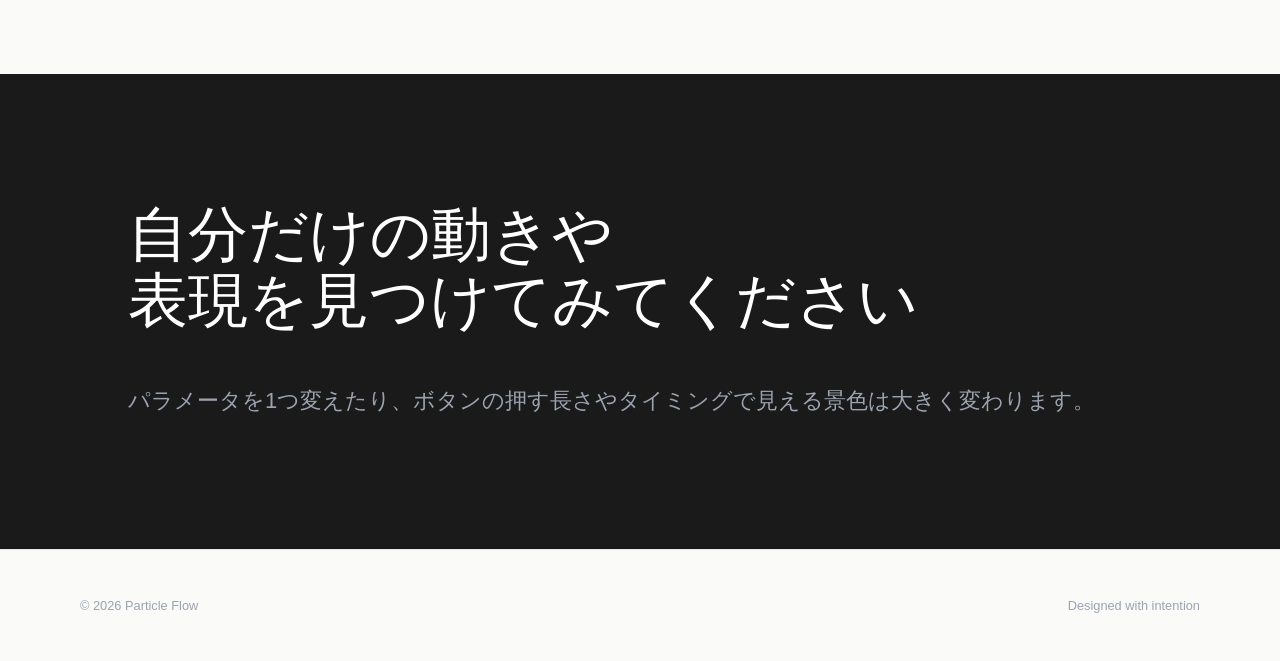
==== commit e29f374a: "add osusume videos to rec-cards and compress" ====
--- a/Manual/index.html
+++ b/Manual/index.html
@@ -210,6 +210,7 @@
               <h3 class="rec-title">渦で巻き込み、集める</h3>
               <p class="rec-subtitle">V ずっと長押し ⇒ G 押 ⇒ G 離</p>
               <p class="rec-desc">渦を発生させたあとに粒子を集めると、流れが大きく変化します。参考映像を見ながら試してみてください。</p>
+              <video class="rec-video" src="images/osusume111.mp4" autoplay loop muted playsinline></video>
             </div>
           </div>
           <div class="reveal">
@@ -218,6 +219,7 @@
               <h3 class="rec-title">一瞬の変化を楽しむ</h3>
               <p class="rec-subtitle">G を一瞬押して、E を長押し</p>
               <p class="rec-desc">粒子の動きに大きな変化が生まれます。短い操作でも印象が大きく変わるのが特徴です。<br />Gを押す長さによって見れるものが変わるかも、、、？ぎりぎりまでGを押して開放してみよう！</p>
+              <video class="rec-video" src="images/osusume222.mp4" autoplay loop muted playsinline></video>
             </div>
           </div>
           <div class="reveal">
@@ -226,6 +228,7 @@
               <h3 class="rec-title">線のような表現を作る</h3>
               <p class="rec-subtitle">G を長押し後にカーソルを動かす</p>
               <p class="rec-desc">線のような軌跡が現れます。その線に対して左クリックすると、また違った変化を楽しめます。</p>
+              <video class="rec-video" src="images/osusume333.mp4" autoplay loop muted playsinline></video>
             </div>
           </div>
           <div class="reveal">
@@ -234,6 +237,7 @@
               <h3 class="rec-title">パラメータを変えてみる</h3>
               <p class="rec-subtitle">speed limit を 200px/s に変更</p>
               <p class="rec-desc">params を開き、Physics → speed limit を 200px/s に変更して１，２，３をもう一度試してみてください。同じ操作でも、まったく違う光景が見えてくると思います。</p>
+              <video class="rec-video" src="images/osusume444.mp4" autoplay loop muted playsinline></video>
             </div>
           </div>
         </div>
--- a/Manual/style.css
+++ b/Manual/style.css
@@ -494,6 +494,12 @@
 @media (min-width: 640px) { .rec-num { margin-bottom: 2rem; } }
 .rec-card:hover .rec-num { color: #9ca3af; }
 
+.rec-video {
+  width: 100%;
+  margin-top: 1.5rem;
+  border-radius: 4px;
+}
+
 .rec-title {
   font-size: clamp(1.1rem, 2.5vw, 1.75rem);
   font-weight: 300;
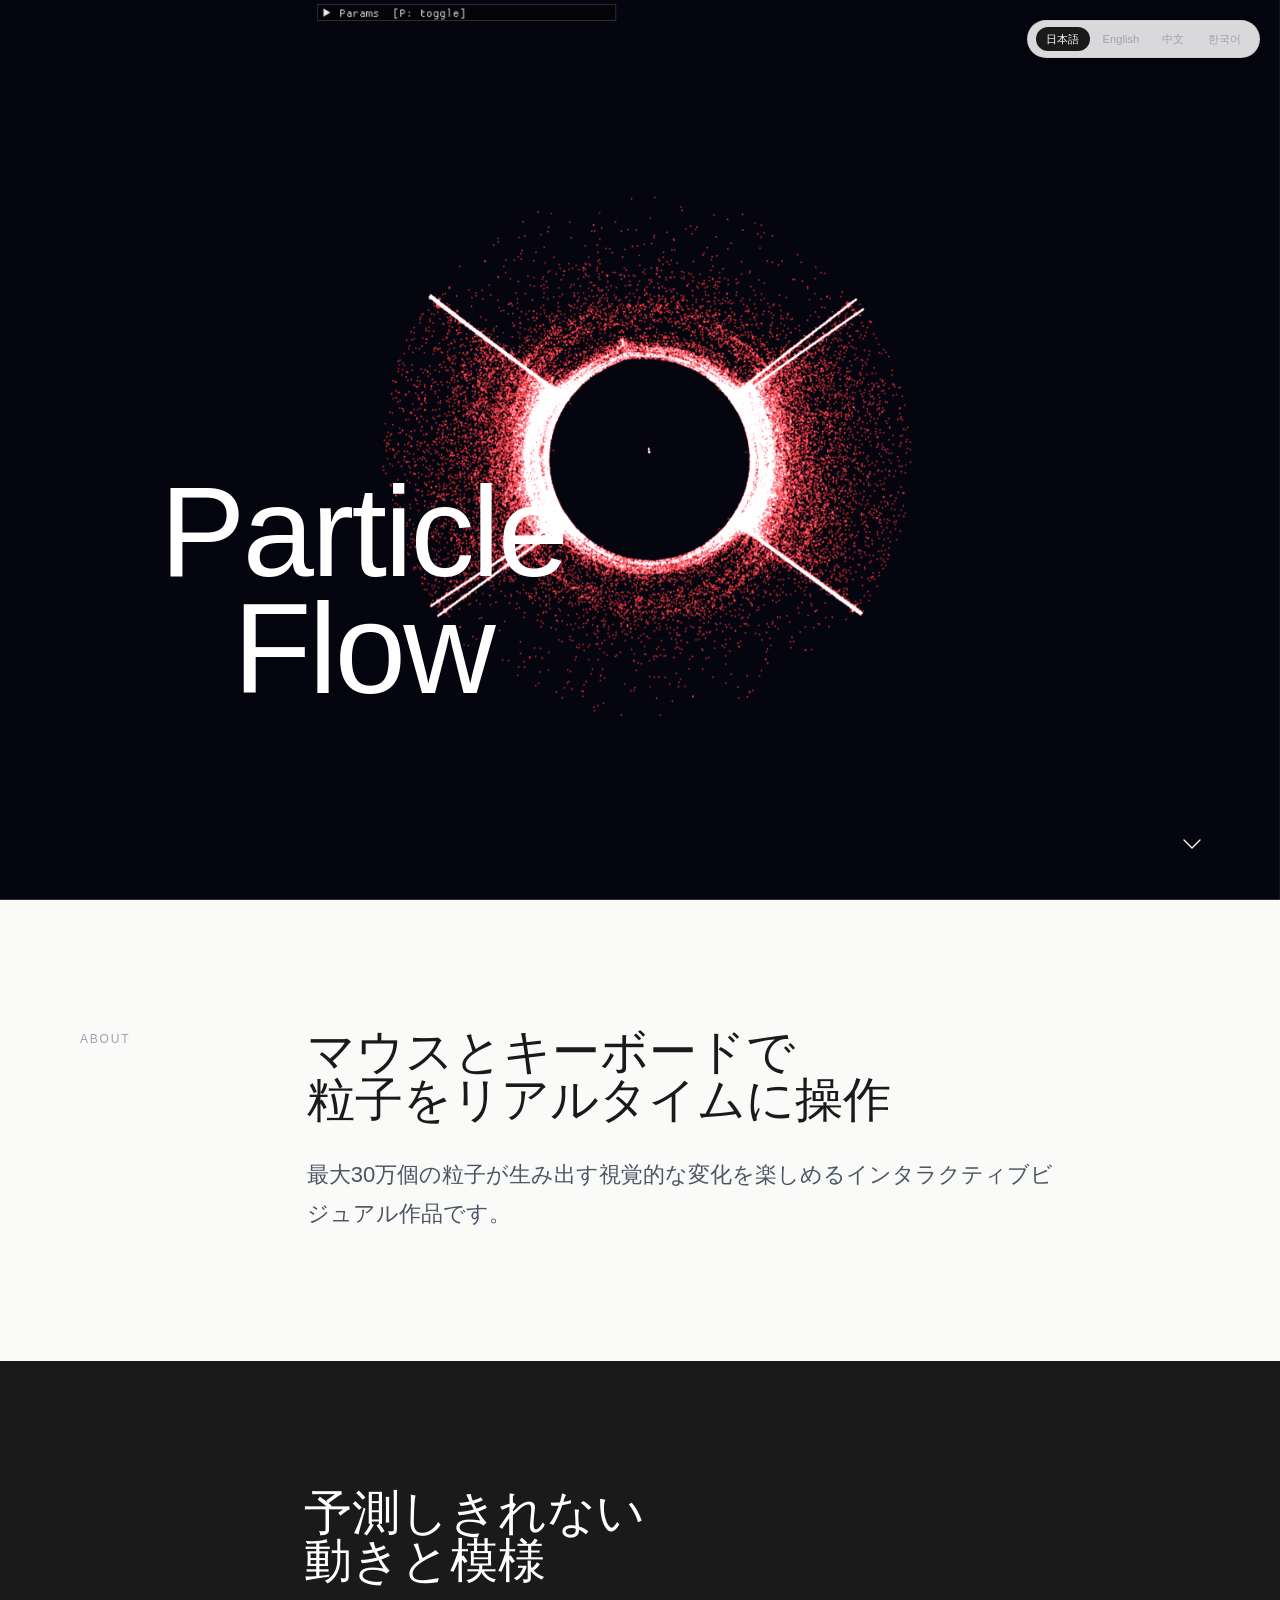
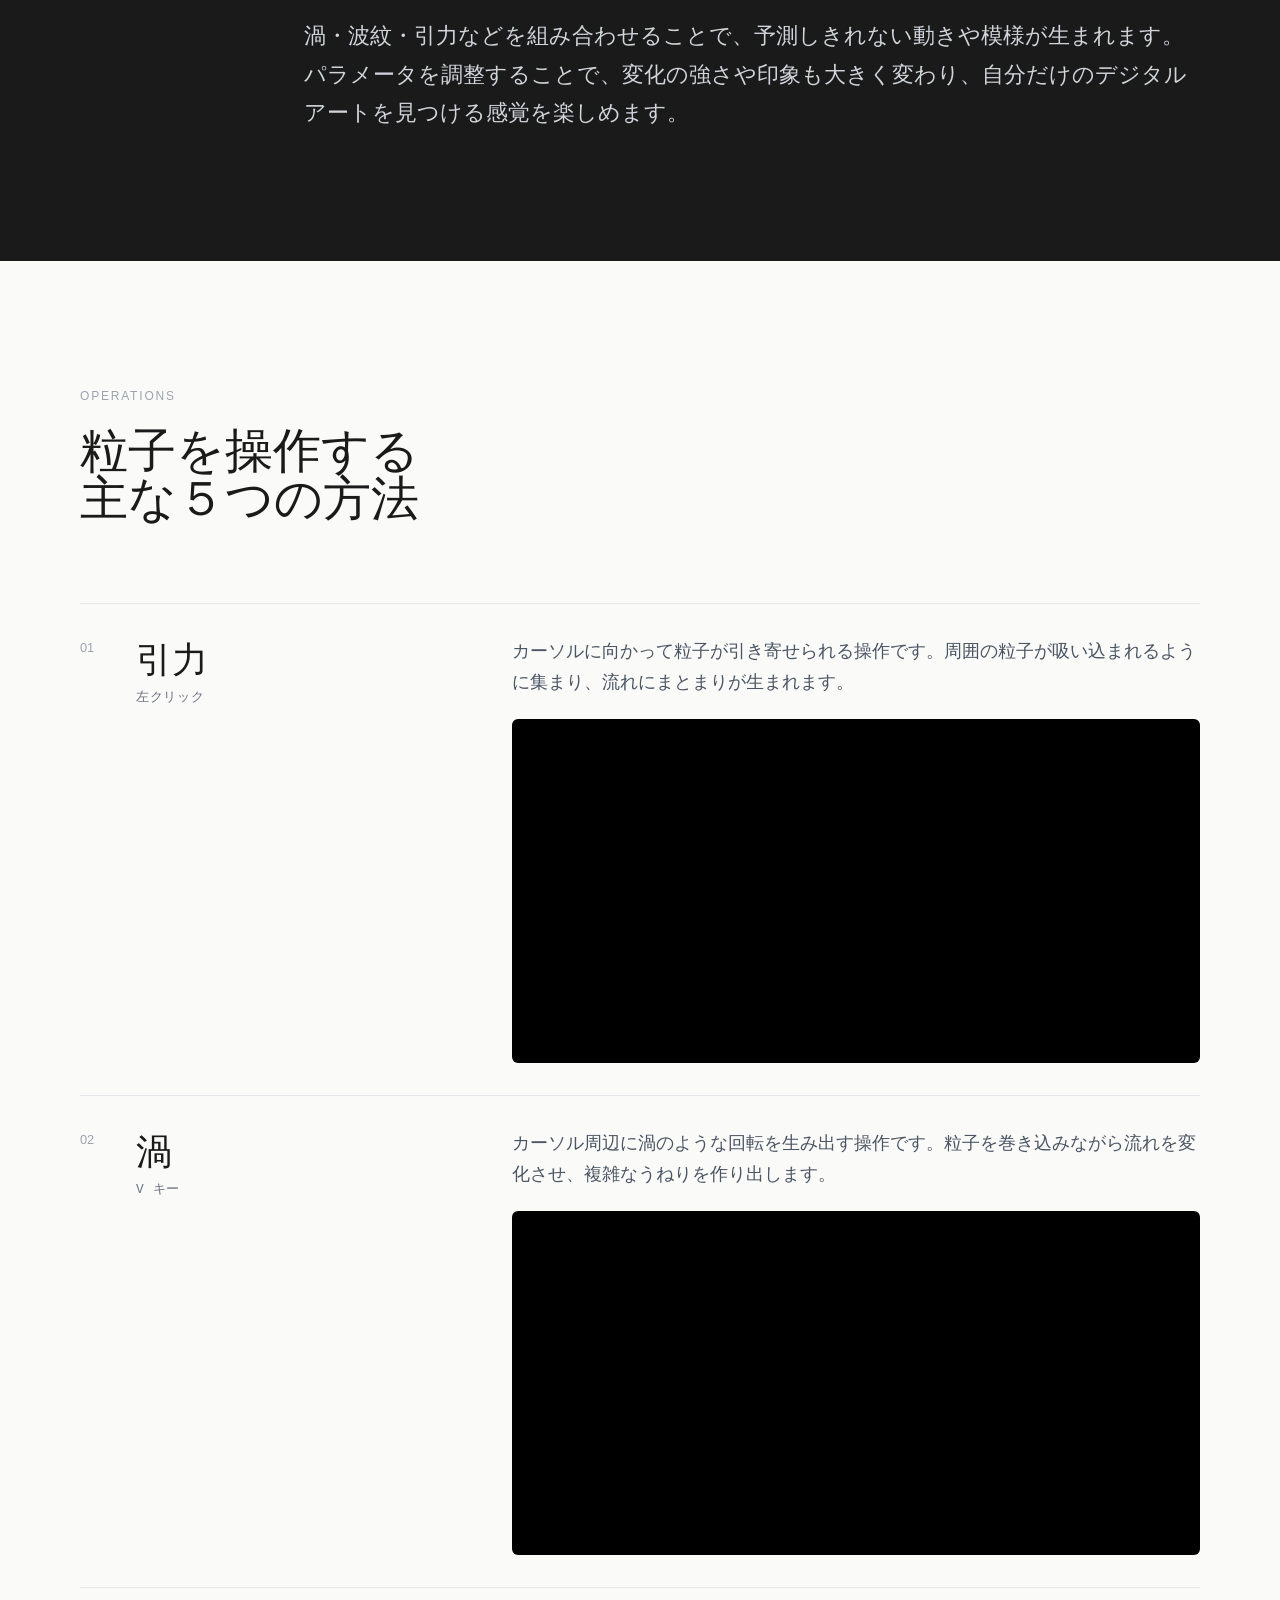
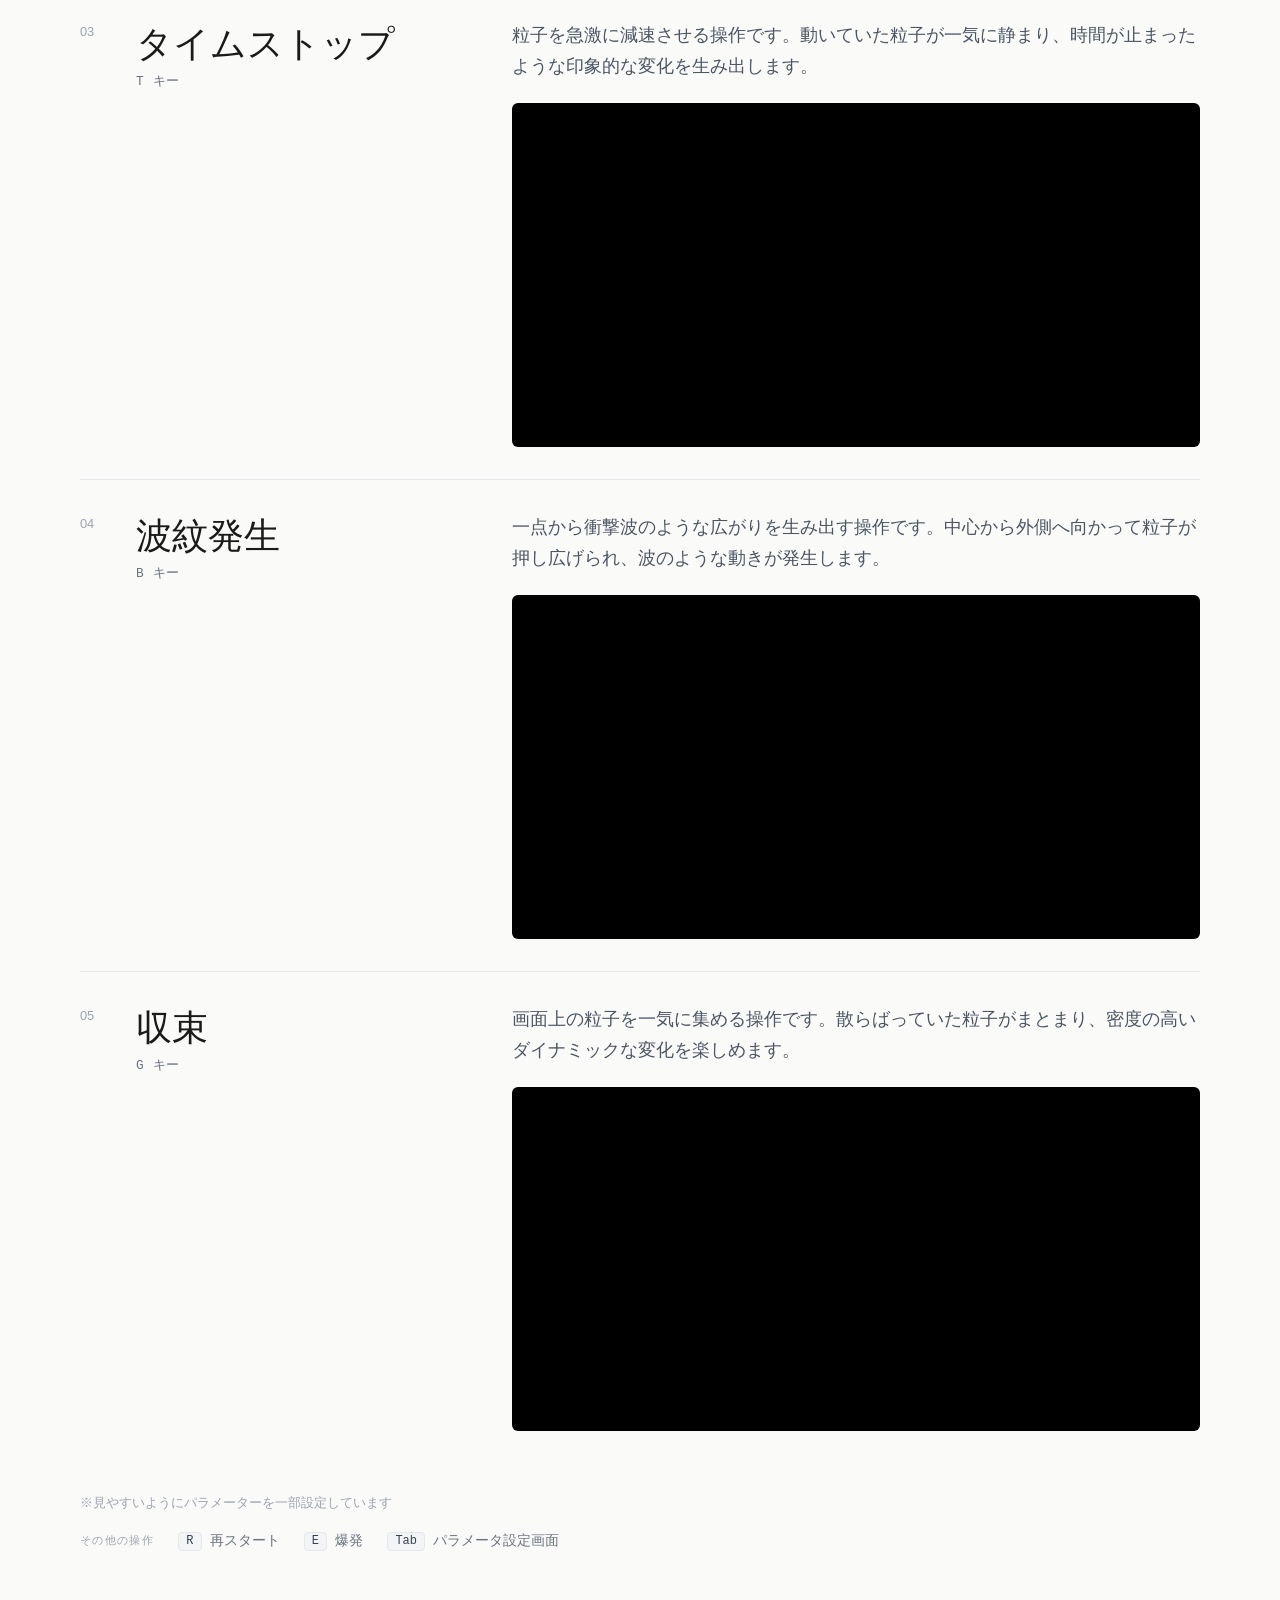
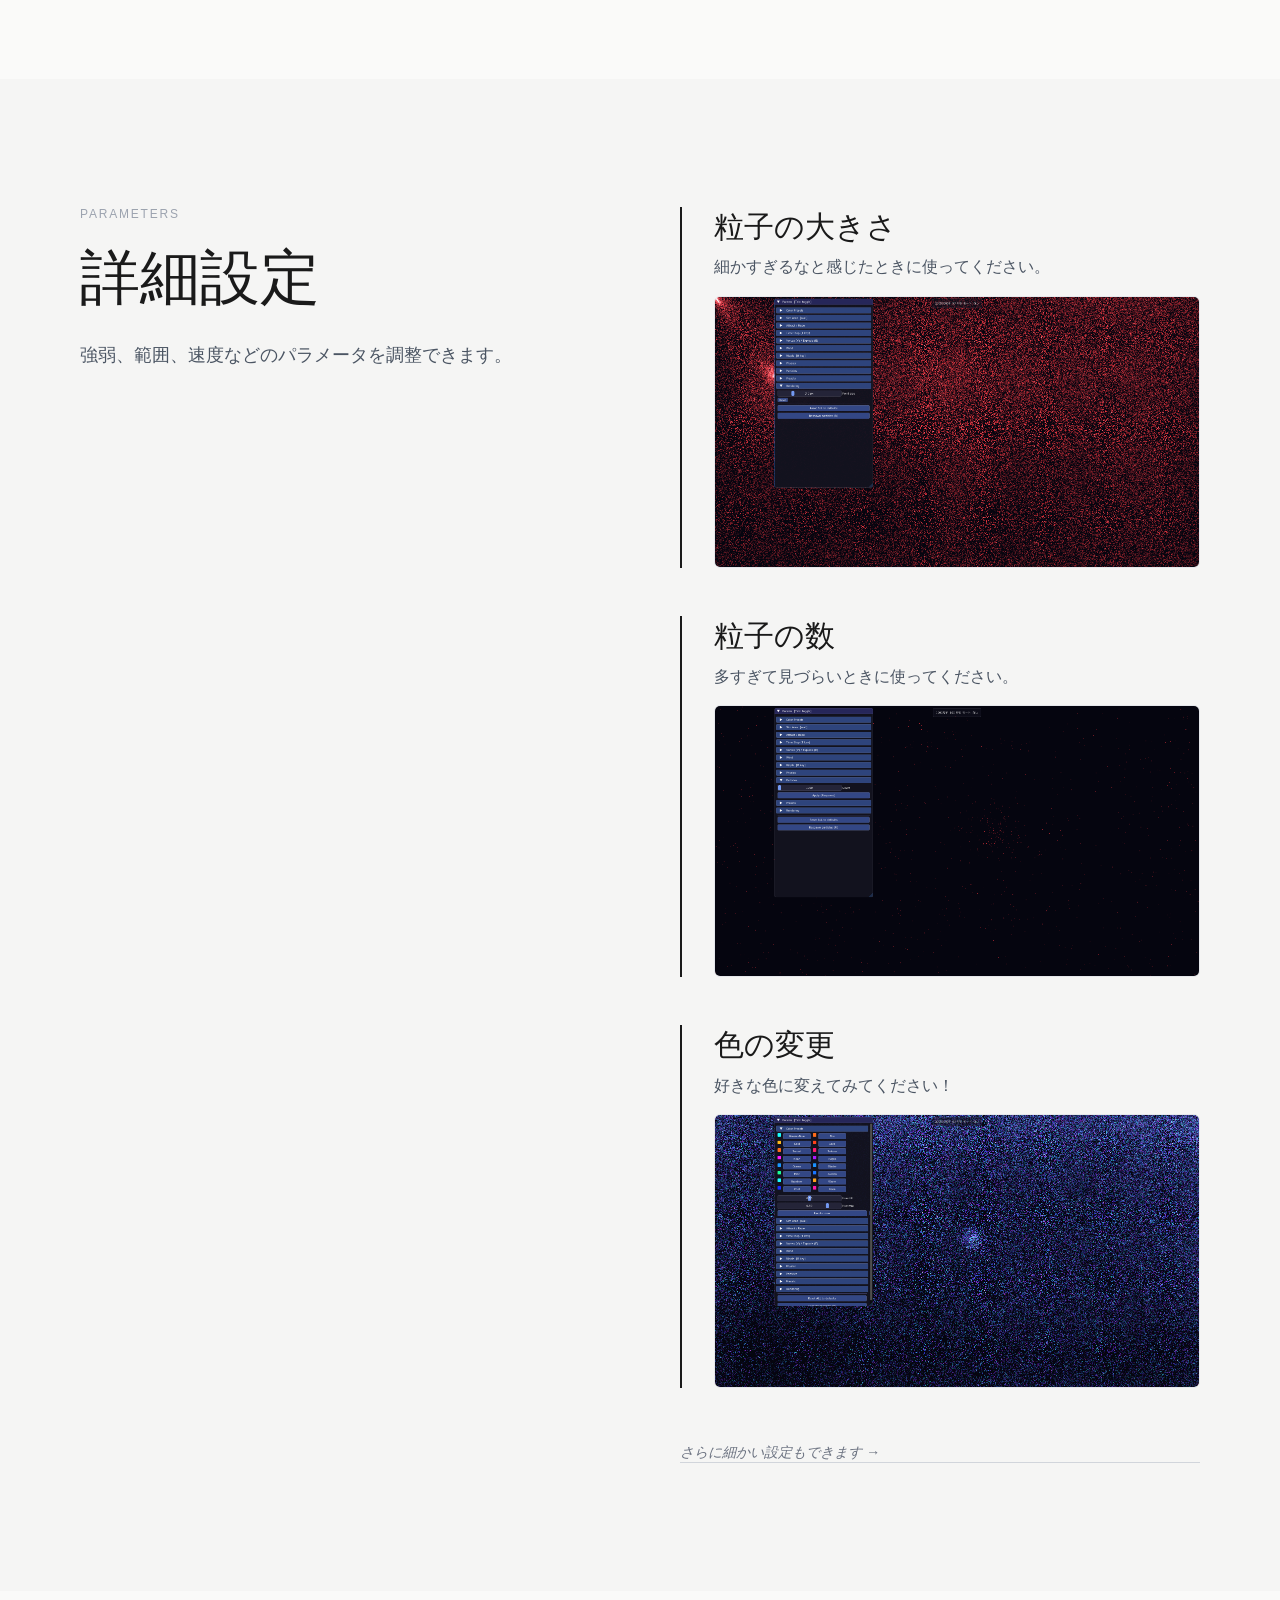
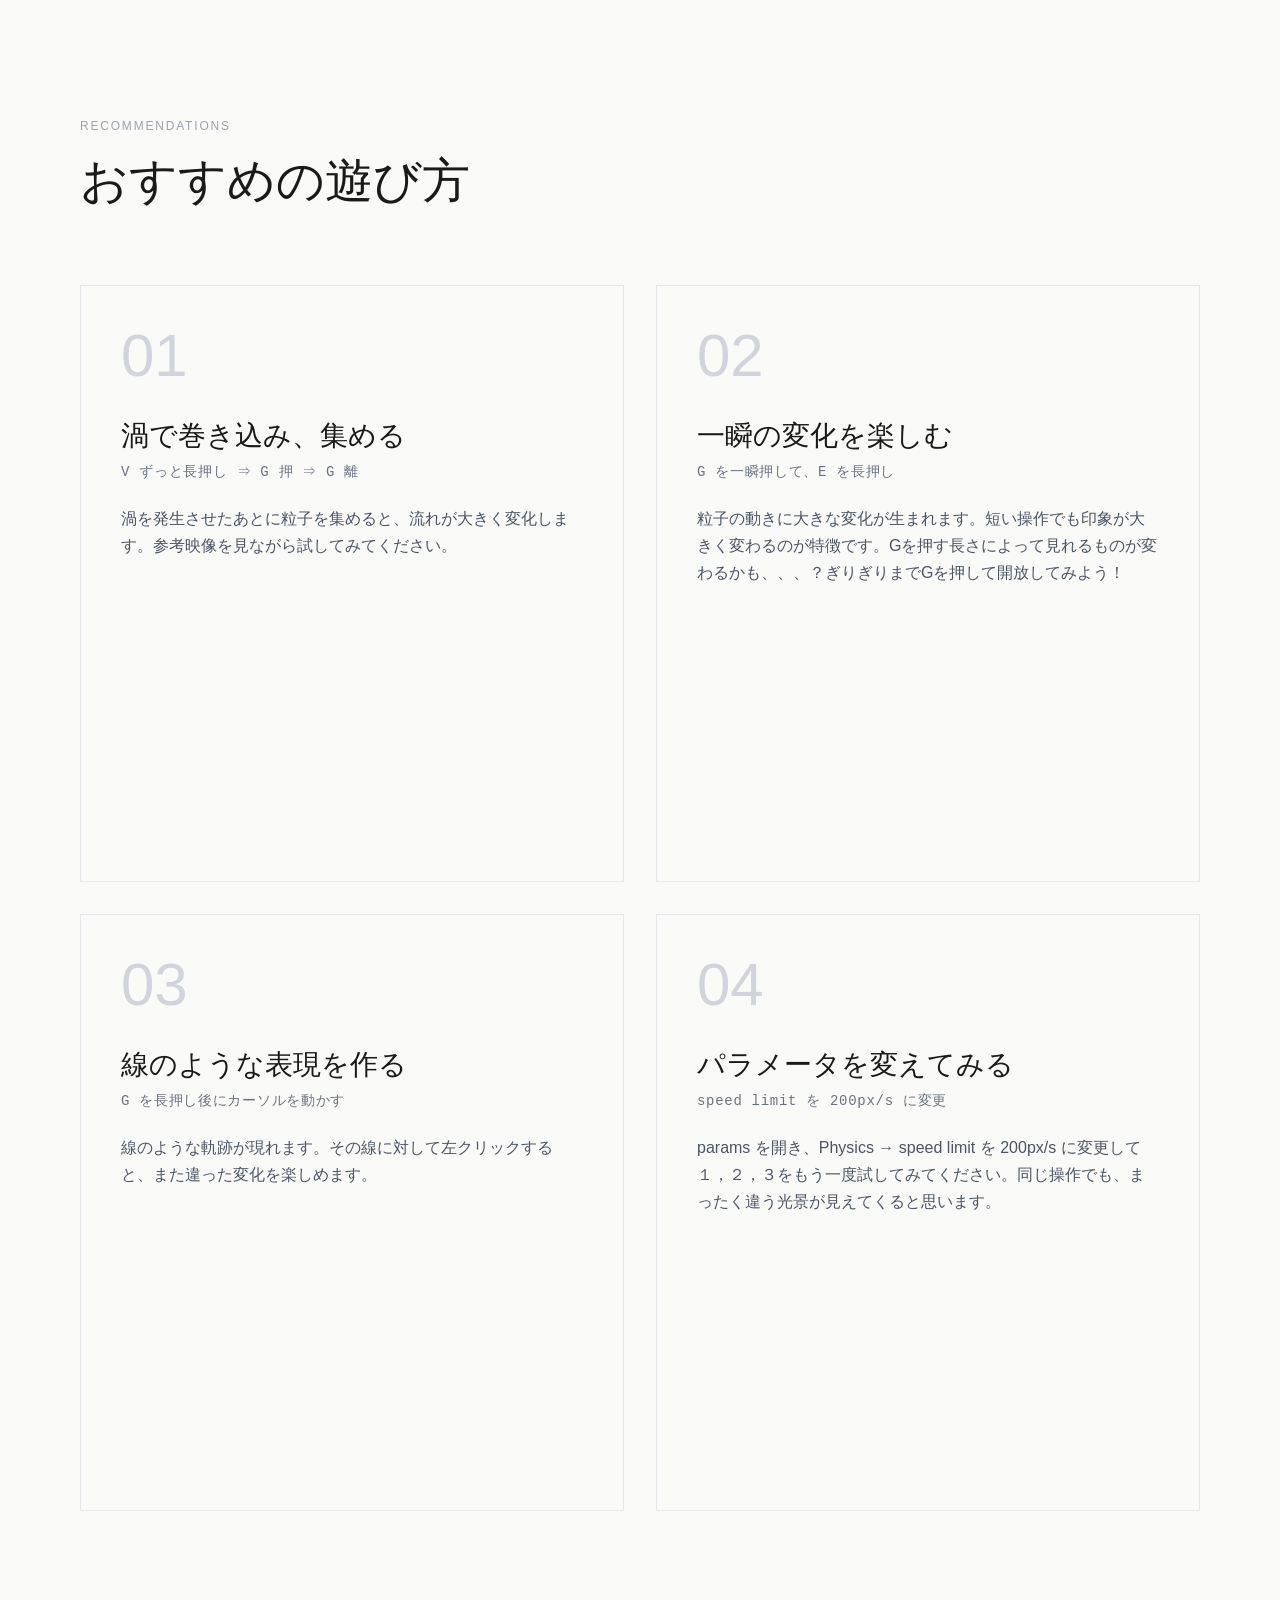
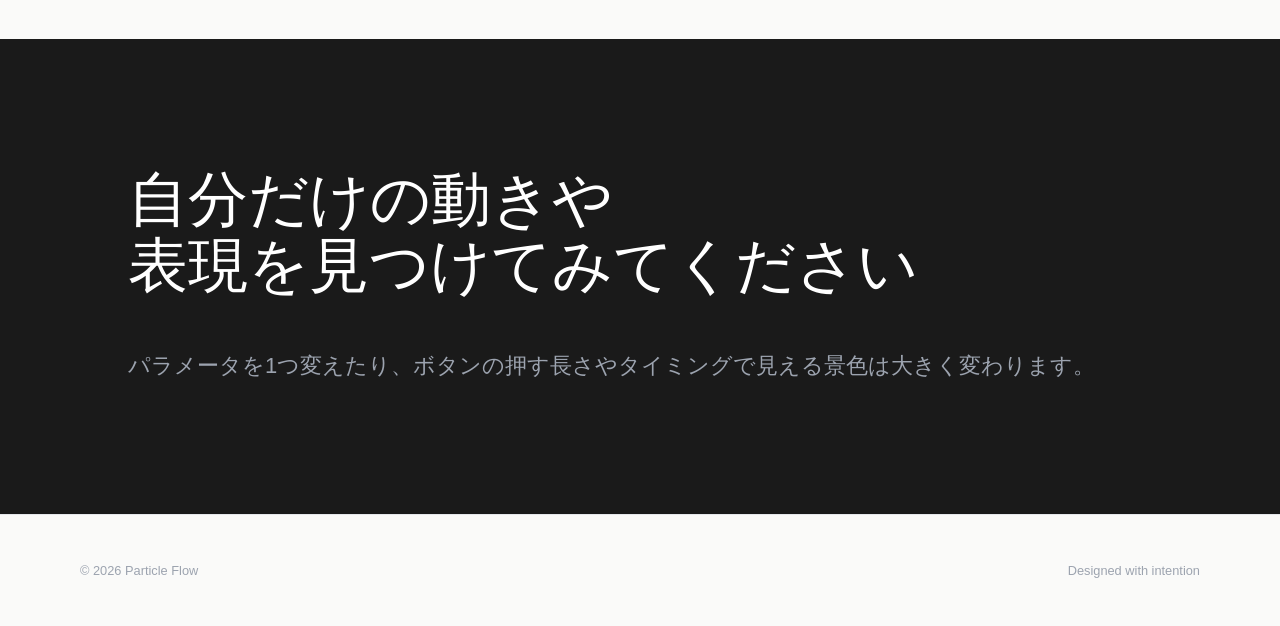
==== commit 0346322d: "Add multilingual support and back-to-top button to Manual - Add Japanese, English, Chinese, Korean t" ====
--- a/Manual/index.html
+++ b/Manual/index.html
@@ -8,6 +8,22 @@
 </head>
 <body>
 
+  <!-- 言語切替 -->
+  <div class="lang-switcher">
+    <button class="lang-btn active" data-lang="ja" onclick="setLanguage('ja')">日本語</button>
+    <button class="lang-btn" data-lang="en" onclick="setLanguage('en')">English</button>
+    <button class="lang-btn" data-lang="zh" onclick="setLanguage('zh')">中文</button>
+    <button class="lang-btn" data-lang="ko" onclick="setLanguage('ko')">한국어</button>
+  </div>
+
+  <!-- ページトップへ戻るボタン -->
+  <button id="back-to-top" onclick="scrollToTop()" aria-label="ページトップへ">
+    <svg width="20" height="20" viewBox="0 0 24 24" fill="none"
+         stroke="currentColor" stroke-width="1.5" stroke-linecap="round" stroke-linejoin="round">
+      <polyline points="18 15 12 9 6 15"></polyline>
+    </svg>
+  </button>
+
   <!-- ======== Hero ======== -->
   <section class="hero">
     <div class="hero-bg">
@@ -36,11 +52,11 @@
             <p class="label">About</p>
           </div>
           <div class="reveal">
-            <h2 class="heading-xl">
+            <h2 class="heading-xl" data-i18n-html="about-heading">
               マウスとキーボードで<br />
               粒子をリアルタイムに操作
             </h2>
-            <p class="text-body">
+            <p class="text-body" data-i18n="about-desc">
               最大30万個の粒子が生み出す視覚的な変化を楽しめるインタラクティブビジュアル作品です。
             </p>
           </div>
@@ -52,11 +68,11 @@
     <section class="dark-section">
       <div class="max-w">
         <div class="dark-inner reveal">
-          <h2 class="heading-xl">
+          <h2 class="heading-xl" data-i18n-html="fun-heading">
             予測しきれない<br />
             動きと模様
           </h2>
-          <p class="dark-text">
+          <p class="dark-text" data-i18n="fun-desc">
             渦・波紋・引力などを組み合わせることで、予測しきれない動きや模様が生まれます。パラメータを調整することで、変化の強さや印象も大きく変わり、自分だけのデジタルアートを見つける感覚を楽しめます。
           </p>
         </div>
@@ -68,7 +84,7 @@
       <div class="max-w">
         <div class="ops-header reveal-fade">
           <span class="label">Operations</span>
-          <h2 class="heading-xl">
+          <h2 class="heading-xl" data-i18n-html="ops-heading">
             粒子を操作する<br />
             主な５つの方法
           </h2>
@@ -80,12 +96,12 @@
               <div class="op-header-row">
                 <span class="op-num">01</span>
                 <div class="op-title-wrap">
-                  <h3 class="op-title">引力</h3>
-                  <span class="op-key">左クリック</span>
-                </div>
-              </div>
-              <div class="op-desc-row">
-                <p class="op-desc">カーソルに向かって粒子が引き寄せられる操作です。周囲の粒子が吸い込まれるように集まり、流れにまとまりが生まれます。</p>
+                  <h3 class="op-title" data-i18n="op1-title">引力</h3>
+                  <span class="op-key" data-i18n="op1-key">左クリック</span>
+                </div>
+              </div>
+              <div class="op-desc-row">
+                <p class="op-desc" data-i18n="op1-desc">カーソルに向かって粒子が引き寄せられる操作です。周囲の粒子が吸い込まれるように集まり、流れにまとまりが生まれます。</p>
                 <video class="op-video" src="images/inryoku3.mp4" autoplay loop muted playsinline></video>
               </div>
             </div>
@@ -95,12 +111,12 @@
               <div class="op-header-row">
                 <span class="op-num">02</span>
                 <div class="op-title-wrap">
-                  <h3 class="op-title">渦</h3>
-                  <span class="op-key">V キー</span>
-                </div>
-              </div>
-              <div class="op-desc-row">
-                <p class="op-desc">カーソル周辺に渦のような回転を生み出す操作です。粒子を巻き込みながら流れを変化させ、複雑なうねりを作り出します。</p>
+                  <h3 class="op-title" data-i18n="op2-title">渦</h3>
+                  <span class="op-key" data-i18n="op2-key">V キー</span>
+                </div>
+              </div>
+              <div class="op-desc-row">
+                <p class="op-desc" data-i18n="op2-desc">カーソル周辺に渦のような回転を生み出す操作です。粒子を巻き込みながら流れを変化させ、複雑なうねりを作り出します。</p>
                 <video class="op-video" src="images/uzu2.mp4" autoplay loop muted playsinline></video>
               </div>
             </div>
@@ -110,12 +126,12 @@
               <div class="op-header-row">
                 <span class="op-num">03</span>
                 <div class="op-title-wrap">
-                  <h3 class="op-title">タイムストップ</h3>
-                  <span class="op-key">T キー</span>
-                </div>
-              </div>
-              <div class="op-desc-row">
-                <p class="op-desc">粒子を急激に減速させる操作です。動いていた粒子が一気に静まり、時間が止まったような印象的な変化を生み出します。</p>
+                  <h3 class="op-title" data-i18n="op3-title">タイムストップ</h3>
+                  <span class="op-key" data-i18n="op3-key">T キー</span>
+                </div>
+              </div>
+              <div class="op-desc-row">
+                <p class="op-desc" data-i18n="op3-desc">粒子を急激に減速させる操作です。動いていた粒子が一気に静まり、時間が止まったような印象的な変化を生み出します。</p>
                 <video class="op-video" src="images/time_stop.mp4" autoplay loop muted playsinline></video>
               </div>
             </div>
@@ -125,12 +141,12 @@
               <div class="op-header-row">
                 <span class="op-num">04</span>
                 <div class="op-title-wrap">
-                  <h3 class="op-title">波紋発生</h3>
-                  <span class="op-key">B キー</span>
-                </div>
-              </div>
-              <div class="op-desc-row">
-                <p class="op-desc">一点から衝撃波のような広がりを生み出す操作です。中心から外側へ向かって粒子が押し広げられ、波のような動きが発生します。</p>
+                  <h3 class="op-title" data-i18n="op4-title">波紋発生</h3>
+                  <span class="op-key" data-i18n="op4-key">B キー</span>
+                </div>
+              </div>
+              <div class="op-desc-row">
+                <p class="op-desc" data-i18n="op4-desc">一点から衝撃波のような広がりを生み出す操作です。中心から外側へ向かって粒子が押し広げられ、波のような動きが発生します。</p>
                 <video class="op-video" src="images/hamon.mp4" autoplay loop muted playsinline></video>
               </div>
             </div>
@@ -140,24 +156,24 @@
               <div class="op-header-row">
                 <span class="op-num">05</span>
                 <div class="op-title-wrap">
-                  <h3 class="op-title">収束</h3>
-                  <span class="op-key">G キー</span>
-                </div>
-              </div>
-              <div class="op-desc-row">
-                <p class="op-desc">画面上の粒子を一気に集める操作です。散らばっていた粒子がまとまり、密度の高いダイナミックな変化を楽しめます。</p>
+                  <h3 class="op-title" data-i18n="op5-title">収束</h3>
+                  <span class="op-key" data-i18n="op5-key">G キー</span>
+                </div>
+              </div>
+              <div class="op-desc-row">
+                <p class="op-desc" data-i18n="op5-desc">画面上の粒子を一気に集める操作です。散らばっていた粒子がまとまり、密度の高いダイナミックな変化を楽しめます。</p>
                 <video class="op-video" src="images/convergence.mp4" autoplay loop muted playsinline></video>
               </div>
             </div>
           </div>
         </div>
-        <p class="ops-note">※見やすいようにパラメーターを一部設定しています</p>
+        <p class="ops-note" data-i18n="ops-note">※見やすいようにパラメーターを一部設定しています</p>
         <div class="ops-other">
-          <p class="ops-other-label">その他の操作</p>
+          <p class="ops-other-label" data-i18n="ops-other-label">その他の操作</p>
           <div class="ops-other-list">
-            <span class="ops-other-item"><span class="ops-other-key">R</span>再スタート</span>
-            <span class="ops-other-item"><span class="ops-other-key">E</span>爆発</span>
-            <span class="ops-other-item"><span class="ops-other-key">Tab</span>パラメータ設定画面</span>
+            <span class="ops-other-item"><span class="ops-other-key">R</span><span data-i18n="ops-other-restart">再スタート</span></span>
+            <span class="ops-other-item"><span class="ops-other-key">E</span><span data-i18n="ops-other-explode">爆発</span></span>
+            <span class="ops-other-item"><span class="ops-other-key">Tab</span><span data-i18n="ops-other-param">パラメータ設定画面</span></span>
           </div>
         </div>
       </div>
@@ -169,27 +185,27 @@
         <div class="params-grid">
           <div class="reveal">
             <span class="label params-label">Parameters</span>
-            <h2 class="params-heading">詳細設定</h2>
-            <p class="params-desc">強弱、範囲、速度などのパラメータを調整できます。</p>
+            <h2 class="params-heading" data-i18n="params-heading">詳細設定</h2>
+            <p class="params-desc" data-i18n="params-desc">強弱、範囲、速度などのパラメータを調整できます。</p>
           </div>
           <div class="reveal">
             <div class="param-items">
               <div class="param-item">
-                <h3>粒子の大きさ</h3>
-                <p>細かすぎるなと感じたときに使ってください。</p>
+                <h3 data-i18n="param1-title">粒子の大きさ</h3>
+                <p data-i18n="param1-desc">細かすぎるなと感じたときに使ってください。</p>
                 <img src="images/size.png" alt="粒子の大きさ設定" class="param-img" />
               </div>
               <div class="param-item">
-                <h3>粒子の数</h3>
-                <p>多すぎて見づらいときに使ってください。</p>
+                <h3 data-i18n="param2-title">粒子の数</h3>
+                <p data-i18n="param2-desc">多すぎて見づらいときに使ってください。</p>
                 <img src="images/num.png" alt="粒子の数設定" class="param-img" />
               </div>
               <div class="param-item">
-                <h3>色の変更</h3>
-                <p>好きな色に変えてみてください！</p>
+                <h3 data-i18n="param3-title">色の変更</h3>
+                <p data-i18n="param3-desc">好きな色に変えてみてください！</p>
                 <img src="images/color.png" alt="色の変更設定" class="param-img" />
               </div>
-              <a href="/details/" class="params-note params-note-link">さらに細かい設定もできます →</a>
+              <a href="/details/" class="params-note params-note-link" data-i18n="params-more">さらに細かい設定もできます →</a>
             </div>
           </div>
         </div>
@@ -201,42 +217,42 @@
       <div class="max-w">
         <div class="rec-header reveal-fade">
           <span class="label">Recommendations</span>
-          <h2 class="heading-xl" style="margin-top:1rem">おすすめの遊び方</h2>
+          <h2 class="heading-xl" style="margin-top:1rem" data-i18n="rec-heading">おすすめの遊び方</h2>
         </div>
         <div class="rec-grid">
           <div class="reveal">
             <div class="rec-card">
               <div class="rec-num">01</div>
-              <h3 class="rec-title">渦で巻き込み、集める</h3>
-              <p class="rec-subtitle">V ずっと長押し ⇒ G 押 ⇒ G 離</p>
-              <p class="rec-desc">渦を発生させたあとに粒子を集めると、流れが大きく変化します。参考映像を見ながら試してみてください。</p>
+              <h3 class="rec-title" data-i18n="rec1-title">渦で巻き込み、集める</h3>
+              <p class="rec-subtitle" data-i18n="rec1-subtitle">V ずっと長押し ⇒ G 押 ⇒ G 離</p>
+              <p class="rec-desc" data-i18n="rec1-desc">渦を発生させたあとに粒子を集めると、流れが大きく変化します。参考映像を見ながら試してみてください。</p>
               <video class="rec-video" src="images/osusume111.mp4" autoplay loop muted playsinline></video>
             </div>
           </div>
           <div class="reveal">
             <div class="rec-card">
               <div class="rec-num">02</div>
-              <h3 class="rec-title">一瞬の変化を楽しむ</h3>
-              <p class="rec-subtitle">G を一瞬押して、E を長押し</p>
-              <p class="rec-desc">粒子の動きに大きな変化が生まれます。短い操作でも印象が大きく変わるのが特徴です。<br />Gを押す長さによって見れるものが変わるかも、、、？ぎりぎりまでGを押して開放してみよう！</p>
+              <h3 class="rec-title" data-i18n="rec2-title">一瞬の変化を楽しむ</h3>
+              <p class="rec-subtitle" data-i18n="rec2-subtitle">G を一瞬押して、E を長押し</p>
+              <p class="rec-desc" data-i18n="rec2-desc">粒子の動きに大きな変化が生まれます。短い操作でも印象が大きく変わるのが特徴です。Gを押す長さによって見れるものが変わるかも、、、？ぎりぎりまでGを押して開放してみよう！</p>
               <video class="rec-video" src="images/osusume222.mp4" autoplay loop muted playsinline></video>
             </div>
           </div>
           <div class="reveal">
             <div class="rec-card">
               <div class="rec-num">03</div>
-              <h3 class="rec-title">線のような表現を作る</h3>
-              <p class="rec-subtitle">G を長押し後にカーソルを動かす</p>
-              <p class="rec-desc">線のような軌跡が現れます。その線に対して左クリックすると、また違った変化を楽しめます。</p>
+              <h3 class="rec-title" data-i18n="rec3-title">線のような表現を作る</h3>
+              <p class="rec-subtitle" data-i18n="rec3-subtitle">G を長押し後にカーソルを動かす</p>
+              <p class="rec-desc" data-i18n="rec3-desc">線のような軌跡が現れます。その線に対して左クリックすると、また違った変化を楽しめます。</p>
               <video class="rec-video" src="images/osusume333.mp4" autoplay loop muted playsinline></video>
             </div>
           </div>
           <div class="reveal">
             <div class="rec-card">
               <div class="rec-num">04</div>
-              <h3 class="rec-title">パラメータを変えてみる</h3>
-              <p class="rec-subtitle">speed limit を 200px/s に変更</p>
-              <p class="rec-desc">params を開き、Physics → speed limit を 200px/s に変更して１，２，３をもう一度試してみてください。同じ操作でも、まったく違う光景が見えてくると思います。</p>
+              <h3 class="rec-title" data-i18n="rec4-title">パラメータを変えてみる</h3>
+              <p class="rec-subtitle" data-i18n="rec4-subtitle">speed limit を 200px/s に変更</p>
+              <p class="rec-desc" data-i18n="rec4-desc">params を開き、Physics → speed limit を 200px/s に変更して１，２，３をもう一度試してみてください。同じ操作でも、まったく違う光景が見えてくると思います。</p>
               <video class="rec-video" src="images/osusume444.mp4" autoplay loop muted playsinline></video>
             </div>
           </div>
@@ -248,11 +264,11 @@
     <section class="dark-section">
       <div class="max-w">
         <div class="final-wrap reveal">
-          <h2 class="final-heading">
+          <h2 class="final-heading" data-i18n-html="final-heading">
             自分だけの動きや<br />
             表現を見つけてみてください
           </h2>
-          <p class="final-text">
+          <p class="final-text" data-i18n="final-desc">
             パラメータを1つ変えたり、ボタンの押す長さやタイミングで見える景色は大きく変わります。
           </p>
         </div>
@@ -262,8 +278,8 @@
     <!-- ======== Footer ======== -->
     <footer>
       <div class="footer-inner">
-        <p>© 2026 Particle Flow</p>
-        <p>Designed with intention</p>
+        <p data-i18n="footer-rights">© 2026 Particle Flow</p>
+        <p data-i18n="footer-tagline">Designed with intention</p>
       </div>
     </footer>
 
--- a/Manual/style.css
+++ b/Manual/style.css
@@ -479,6 +479,8 @@
   padding: 1.75rem;
   transition: border-color 0.3s;
   height: 100%;
+  display: flex;
+  flex-direction: column;
 }
 @media (min-width: 640px) { .rec-card { padding: 2.5rem; } }
 .rec-card:hover { border-color: #9ca3af; }
@@ -496,7 +498,8 @@
 
 .rec-video {
   width: 100%;
-  margin-top: 1.5rem;
+  margin-top: auto;
+  padding-top: 1.5rem;
   border-radius: 4px;
 }
 
@@ -575,6 +578,80 @@
 .footer-inner p { font-size: 0.8rem; color: #9ca3af; }
 
 /* ================================================================
+   Language switcher
+================================================================ */
+.lang-switcher {
+  position: fixed;
+  top: 1.25rem;
+  right: 1.25rem;
+  z-index: 100;
+  display: flex;
+  gap: 0.15rem;
+  background: rgba(255, 255, 255, 0.85);
+  backdrop-filter: blur(8px);
+  -webkit-backdrop-filter: blur(8px);
+  border-radius: 999px;
+  padding: 0.35rem 0.5rem;
+  box-shadow: 0 1px 8px rgba(0,0,0,0.08);
+  border: 1px solid rgba(0,0,0,0.06);
+}
+
+.lang-btn {
+  padding: 0.25rem 0.65rem;
+  border-radius: 999px;
+  border: none;
+  background: none;
+  font-size: 0.7rem;
+  font-weight: 400;
+  color: #9ca3af;
+  cursor: pointer;
+  transition: background 0.2s, color 0.2s;
+  line-height: 1.5;
+  font-family: inherit;
+}
+
+.lang-btn:hover { color: #1a1a1a; }
+.lang-btn.active { background: #1a1a1a; color: #fff; }
+
+/* ================================================================
+   Back to top button
+================================================================ */
+#back-to-top {
+  position: fixed;
+  bottom: 1.5rem;
+  right: 1.5rem;
+  z-index: 100;
+  width: 2.75rem;
+  height: 2.75rem;
+  border-radius: 50%;
+  border: 1px solid #e5e7eb;
+  background: rgba(255, 255, 255, 0.9);
+  backdrop-filter: blur(8px);
+  -webkit-backdrop-filter: blur(8px);
+  color: #6b7280;
+  cursor: pointer;
+  display: flex;
+  align-items: center;
+  justify-content: center;
+  box-shadow: 0 2px 12px rgba(0,0,0,0.08);
+  opacity: 0;
+  pointer-events: none;
+  transform: translateY(8px);
+  transition: opacity 0.3s, transform 0.3s, color 0.2s, border-color 0.2s;
+}
+
+#back-to-top.visible {
+  opacity: 1;
+  pointer-events: auto;
+  transform: translateY(0);
+}
+
+#back-to-top:hover {
+  color: #1a1a1a;
+  border-color: #9ca3af;
+}
+
+/* ================================================================
    Scroll animation
 ================================================================ */
 .reveal {
